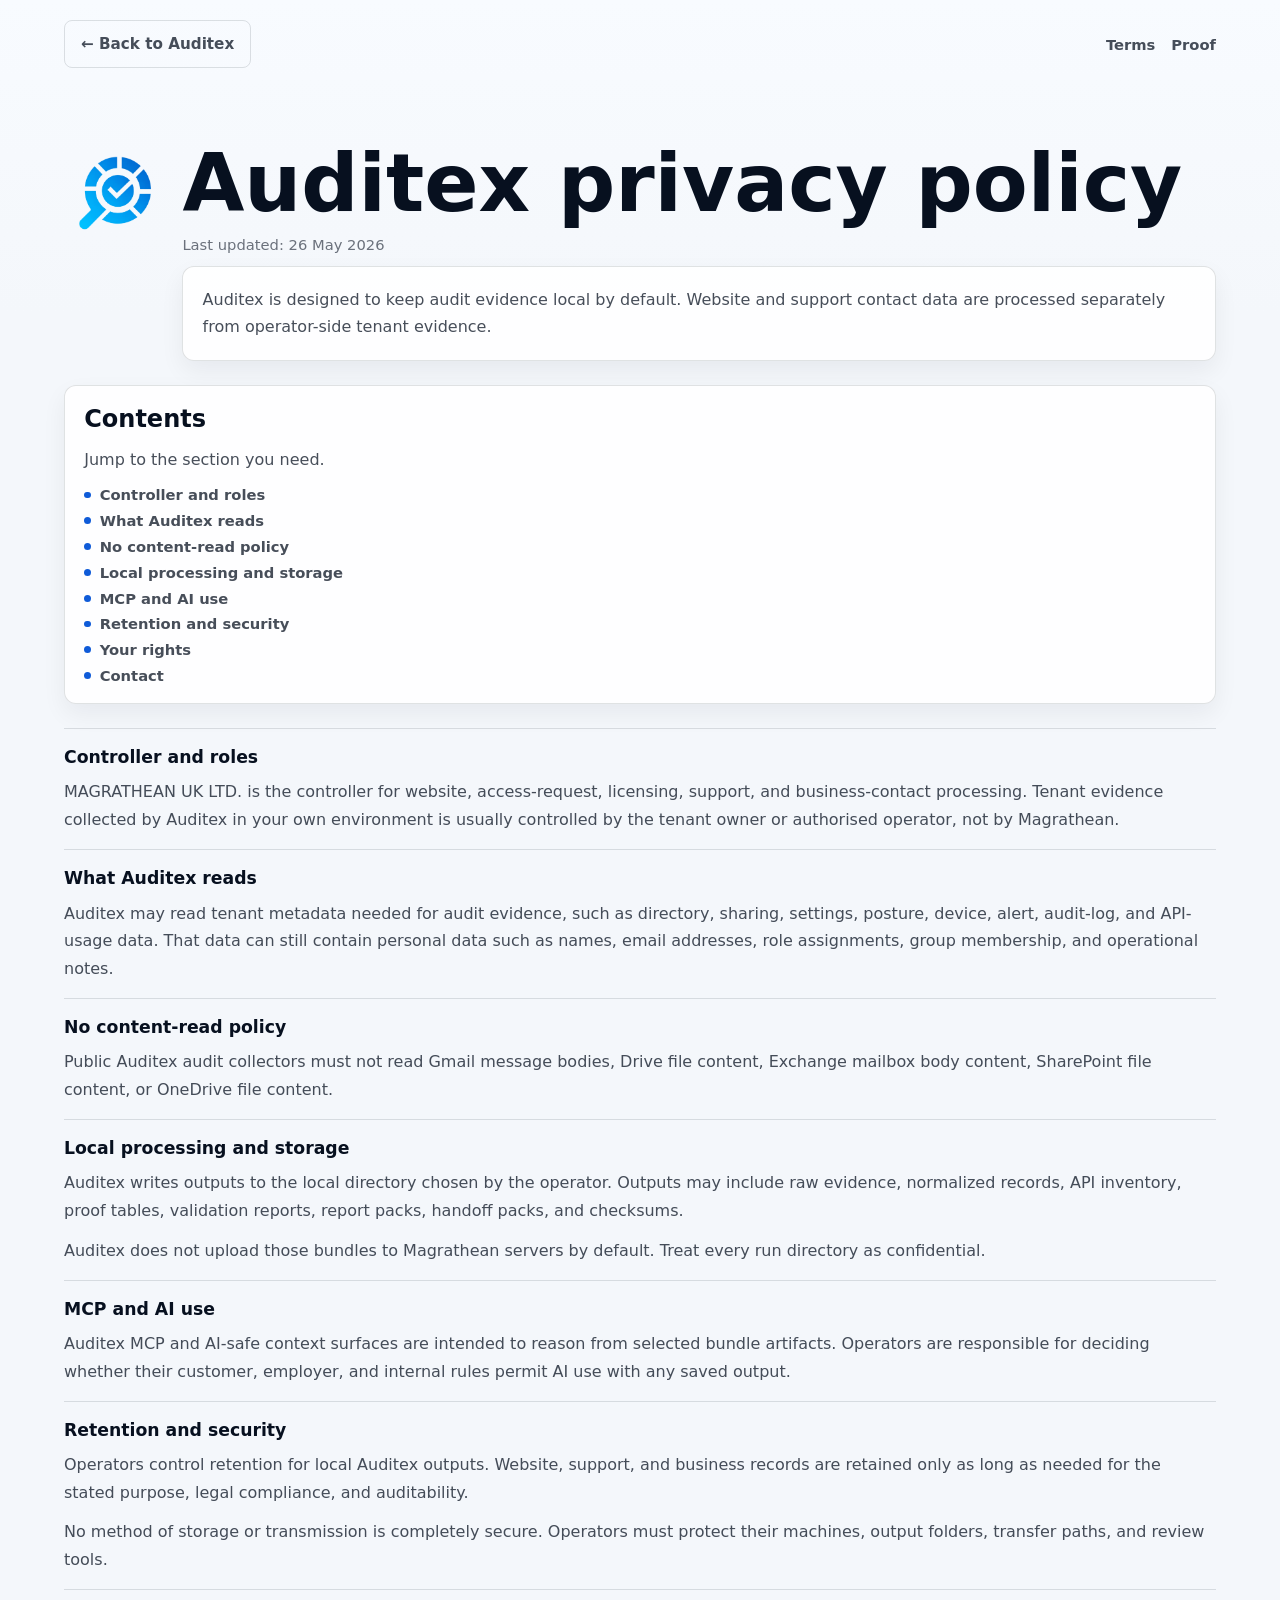
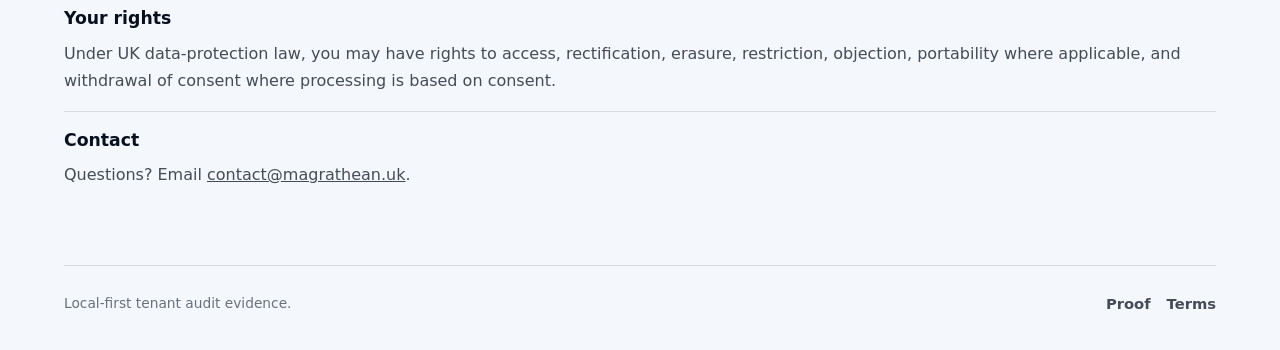
==== privacy/index.html @ 32cd3d4f "Expand Auditex site trust and docs surfaces" ====
<!doctype html>
<html lang="en-GB">
<head>
  <meta charset="utf-8">
  <meta name="viewport" content="width=device-width, initial-scale=1">
  <meta name="description" content="Auditex privacy policy for local-first tenant audit evidence and website-side contact processing.">
  <link rel="canonical" href="https://auditex.hu/privacy/">
  <link rel="icon" type="image/png" sizes="32x32" href="/assets/icon-32.png">
  <link rel="icon" type="image/png" sizes="192x192" href="/assets/icon-192.png">
  <link rel="apple-touch-icon" sizes="180x180" href="/assets/apple-touch-icon.png">
  <link rel="stylesheet" href="/assets/site.css">
  <title>Auditex privacy policy</title>
</head>
<body>
  <a class="skip-link" href="#content">Skip to content</a>
  <div class="site-shell">
    <header class="legal-top">
      <a class="back-link" href="/">&larr; Back to Auditex</a>
      <nav class="legal-links" aria-label="Legal links">
        <a href="/terms/">Terms</a>
        <a href="/proof/">Proof</a>
      </nav>
    </header>

    <main id="content" class="legal-main">
      <section class="legal-head">
        <img class="hero-logo-lg" src="/assets/auditex-logo.webp" width="192" height="192" alt="Auditex logo">
        <div class="legal-title">
          <h1>Auditex privacy policy</h1>
          <p class="legal-meta">Last updated: 26 May 2026</p>
          <div class="legal-card">
            <p class="legal-copy">Auditex is designed to keep audit evidence local by default. Website and support contact data are processed separately from operator-side tenant evidence.</p>
          </div>
        </div>
      </section>

      <aside class="toc-card" aria-label="Contents">
        <h2>Contents</h2>
        <p>Jump to the section you need.</p>
        <nav class="toc-links" aria-label="Privacy contents">
          <a href="#controller-and-roles">Controller and roles</a>
          <a href="#what-auditex-reads">What Auditex reads</a>
          <a href="#no-content-read-policy">No content-read policy</a>
          <a href="#local-processing-and-storage">Local processing and storage</a>
          <a href="#mcp-and-ai-use">MCP and AI use</a>
          <a href="#retention-and-security">Retention and security</a>
          <a href="#your-rights">Your rights</a>
          <a href="#contact">Contact</a>
        </nav>
      </aside>

      <section class="legal-sections">
        <section class="legal-section" id="controller-and-roles">
          <h2>Controller and roles</h2>
          <p>MAGRATHEAN UK LTD. is the controller for website, access-request, licensing, support, and business-contact processing. Tenant evidence collected by Auditex in your own environment is usually controlled by the tenant owner or authorised operator, not by Magrathean.</p>
        </section>

        <section class="legal-section" id="what-auditex-reads">
          <h2>What Auditex reads</h2>
          <p>Auditex may read tenant metadata needed for audit evidence, such as directory, sharing, settings, posture, device, alert, audit-log, and API-usage data. That data can still contain personal data such as names, email addresses, role assignments, group membership, and operational notes.</p>
        </section>

        <section class="legal-section" id="no-content-read-policy">
          <h2>No content-read policy</h2>
          <p>Public Auditex audit collectors must not read Gmail message bodies, Drive file content, Exchange mailbox body content, SharePoint file content, or OneDrive file content.</p>
        </section>

        <section class="legal-section" id="local-processing-and-storage">
          <h2>Local processing and storage</h2>
          <p>Auditex writes outputs to the local directory chosen by the operator. Outputs may include raw evidence, normalized records, API inventory, proof tables, validation reports, report packs, handoff packs, and checksums.</p>
          <p>Auditex does not upload those bundles to Magrathean servers by default. Treat every run directory as confidential.</p>
        </section>

        <section class="legal-section" id="mcp-and-ai-use">
          <h2>MCP and AI use</h2>
          <p>Auditex MCP and AI-safe context surfaces are intended to reason from selected bundle artifacts. Operators are responsible for deciding whether their customer, employer, and internal rules permit AI use with any saved output.</p>
        </section>

        <section class="legal-section" id="retention-and-security">
          <h2>Retention and security</h2>
          <p>Operators control retention for local Auditex outputs. Website, support, and business records are retained only as long as needed for the stated purpose, legal compliance, and auditability.</p>
          <p>No method of storage or transmission is completely secure. Operators must protect their machines, output folders, transfer paths, and review tools.</p>
        </section>

        <section class="legal-section" id="your-rights">
          <h2>Your rights</h2>
          <p>Under UK data-protection law, you may have rights to access, rectification, erasure, restriction, objection, portability where applicable, and withdrawal of consent where processing is based on consent.</p>
        </section>

        <section class="legal-section" id="contact">
          <h2>Contact</h2>
          <p>Questions? Email <a href="mailto:contact@magrathean.uk">contact@magrathean.uk</a>.</p>
        </section>
      </section>
    </main>

    <footer class="site-footer">
      <p>Local-first tenant audit evidence.</p>
      <nav class="footer-links" aria-label="Footer links">
        <a href="/proof/">Proof</a>
        <a href="/terms/">Terms</a>
      </nav>
    </footer>
  </div>
</body>
</html>
---- assets/site.css ----
:root {
  color-scheme: light;
  --page: #f4f7fb;
  --surface: #ffffff;
  --surface-soft: #eef4fb;
  --surface-strong: #07101f;
  --ink: #07101f;
  --ink-soft: rgba(7, 16, 31, 0.74);
  --ink-faint: rgba(7, 16, 31, 0.58);
  --line: rgba(7, 16, 31, 0.12);
  --line-strong: rgba(7, 16, 31, 0.18);
  --accent: #0f5bd8;
  --accent-soft: #e8f0ff;
  --success-soft: #ecf8f1;
  --warning-soft: #fff5e8;
  --shadow-sm: 0 10px 24px rgba(7, 16, 31, 0.06);
  --shadow-md: 0 24px 64px rgba(7, 16, 31, 0.08);
  --radius-sm: 8px;
  --radius-md: 12px;
  --radius-lg: 18px;
  --max: 72rem;
  font-family: Inter, ui-sans-serif, system-ui, -apple-system, BlinkMacSystemFont, "Segoe UI", sans-serif;
}

* {
  box-sizing: border-box;
}

html {
  scroll-behavior: smooth;
}

body {
  margin: 0;
  min-width: 320px;
  background: linear-gradient(180deg, #f8fbff 0%, #f4f7fb 16%, #f4f7fb 100%);
  color: var(--ink);
  -webkit-font-smoothing: antialiased;
  text-rendering: optimizeLegibility;
}

a {
  color: inherit;
}

img {
  max-width: 100%;
}

h1,
h2,
h3,
h4,
p,
ul,
ol,
pre {
  margin: 0;
}

code,
pre {
  font-family: "SFMono-Regular", SFMono-Regular, ui-monospace, Menlo, Consolas, monospace;
}

.skip-link {
  position: absolute;
  left: 1rem;
  top: -3rem;
  z-index: 100;
  border-radius: var(--radius-sm);
  background: var(--surface-strong);
  color: #fff;
  font-size: 0.9rem;
  font-weight: 700;
  padding: 0.85rem 1rem;
  text-decoration: none;
}

.skip-link:focus-visible {
  top: 1rem;
}

.site-shell {
  min-height: 100vh;
}

.site-header,
.section-inner,
.site-footer,
.legal-top,
.docs-hero,
.legal-main,
.page-hero,
.page-section {
  width: min(100% - 2rem, var(--max));
  margin: 0 auto;
}

.site-header {
  display: flex;
  align-items: center;
  justify-content: space-between;
  gap: 1rem;
  padding: 1.25rem 0;
}

.brand {
  display: inline-flex;
  align-items: center;
  gap: 0.75rem;
  font-size: 0.96rem;
  font-weight: 760;
  letter-spacing: 0;
  text-decoration: none;
}

.brand-logo {
  width: 2.5rem;
  height: 2.5rem;
  object-fit: contain;
}

.site-nav,
.footer-links,
.meta-links,
.toc-links,
.cta-row,
.trust-strip,
.hero-proof,
.card-grid,
.stat-grid,
.doc-grid,
.steps,
.mini-grid,
.feature-grid,
.faq-list,
.legal-links {
  display: flex;
  gap: 1rem;
}

.site-nav,
.footer-links,
.legal-links {
  flex-wrap: wrap;
}

.site-nav a,
.footer-links a,
.legal-links a,
.meta-links a,
.toc-links a,
.text-link {
  color: var(--ink-soft);
  font-size: 0.92rem;
  font-weight: 650;
  text-decoration: none;
}

.site-nav a:hover,
.site-nav a:focus-visible,
.footer-links a:hover,
.footer-links a:focus-visible,
.legal-links a:hover,
.legal-links a:focus-visible,
.meta-links a:hover,
.meta-links a:focus-visible,
.toc-links a:hover,
.toc-links a:focus-visible,
.text-link:hover,
.text-link:focus-visible {
  color: var(--ink);
}

:focus-visible {
  outline: 3px solid rgba(15, 91, 216, 0.28);
  outline-offset: 3px;
}

.hero,
.page-hero,
.docs-hero,
.legal-main {
  padding: clamp(2.5rem, 6vw, 5.5rem) 0;
}

.hero {
  padding: clamp(1.6rem, 4vw, 3.4rem) 0 clamp(2rem, 5vw, 4rem);
}

.hero-layout,
.page-hero-layout {
  display: grid;
  grid-template-columns: minmax(0, 1.15fr) minmax(18rem, 0.85fr);
  gap: clamp(2rem, 5vw, 4rem);
  align-items: start;
}

.hero-copy h1,
.page-hero-copy h1,
.legal-title h1 {
  font-size: clamp(2.85rem, 7vw, 5rem);
  line-height: 0.98;
  font-weight: 780;
  letter-spacing: 0;
}

.hero-copy h1 {
  font-size: clamp(2.6rem, 6vw, 4.6rem);
}

.hero-copy p,
.page-hero-copy p,
.section-copy,
.doc-card p,
.info-card p,
.legal-copy,
.table-wrap td,
.table-wrap th,
.faq-item p,
.step-card p,
.mini-card p,
.sample-card p,
.stat-card p,
.toc-card p,
.hero-note,
.proof-item p,
.legal-section p,
.legal-section li,
.code-block,
.summary-box p {
  color: var(--ink-soft);
  line-height: 1.72;
}

.hero-copy .lead,
.page-hero-copy .lead {
  margin-top: 1.3rem;
  font-size: clamp(1.05rem, 2vw, 1.22rem);
  max-width: 42rem;
}

.hero-copy .lead {
  max-width: 38rem;
}

.eyebrow {
  display: inline-flex;
  align-items: center;
  gap: 0.5rem;
  margin-bottom: 1rem;
  color: var(--accent);
  font-size: 0.78rem;
  font-weight: 800;
  letter-spacing: 0.14em;
  text-transform: uppercase;
}

.cta-row {
  margin-top: 1.6rem;
  flex-wrap: wrap;
}

.button,
.button-secondary,
.button-ghost,
.back-link {
  display: inline-flex;
  align-items: center;
  justify-content: center;
  min-height: 3rem;
  border-radius: var(--radius-sm);
  border: 1px solid transparent;
  padding: 0 1rem;
  font-size: 0.95rem;
  font-weight: 740;
  text-decoration: none;
}

.button {
  background: var(--surface-strong);
  color: #fff;
  box-shadow: var(--shadow-sm);
}

.button-secondary {
  background: var(--surface);
  color: var(--ink);
  border-color: var(--line-strong);
}

.button-ghost,
.back-link {
  background: transparent;
  color: var(--ink-soft);
  border-color: var(--line);
}

.button:hover,
.button:focus-visible,
.button-secondary:hover,
.button-secondary:focus-visible,
.button-ghost:hover,
.button-ghost:focus-visible,
.back-link:hover,
.back-link:focus-visible {
  transform: translateY(-1px);
}

.trust-strip {
  flex-wrap: wrap;
  margin-top: 1.8rem;
}

.trust-pill {
  display: inline-flex;
  align-items: center;
  gap: 0.55rem;
  min-height: 2.7rem;
  border: 1px solid var(--line);
  border-radius: 999px;
  background: rgba(255, 255, 255, 0.85);
  padding: 0 0.95rem;
  color: var(--ink);
  font-size: 0.9rem;
  font-weight: 700;
}

.trust-dot {
  width: 0.55rem;
  height: 0.55rem;
  border-radius: 999px;
  background: var(--accent);
}

.hero-note,
.page-hero-note {
  margin-top: 1rem;
  max-width: 42rem;
  font-size: 0.94rem;
}

.hero-card,
.info-card,
.doc-card,
.step-card,
.mini-card,
.sample-card,
.summary-box,
.toc-card,
.proof-item,
.legal-card {
  border: 1px solid var(--line);
  border-radius: var(--radius-md);
  background: rgba(255, 255, 255, 0.88);
  box-shadow: var(--shadow-sm);
}

.hero-card {
  padding: 1.2rem;
}

.hero-card h2,
.section-title,
.page-section h2,
.legal-section h2 {
  font-size: clamp(1.65rem, 3vw, 2.5rem);
  line-height: 1.04;
  font-weight: 760;
}

.hero-card h3,
.card-grid h3,
.doc-grid h3,
.mini-grid h3,
.faq-item h3,
.sample-card h3,
.step-card h3,
.proof-item h3 {
  font-size: 1.08rem;
  line-height: 1.2;
  font-weight: 760;
}

.hero-card ul,
.info-card ul,
.info-card ol,
.step-card ul,
.legal-section ul,
.sample-card ul {
  margin-top: 0.85rem;
  padding-left: 1.15rem;
}

.hero-card li,
.info-card li,
.step-card li,
.legal-section li,
.sample-card li {
  margin-top: 0.35rem;
  color: var(--ink-soft);
}

.page-section {
  padding: 0 0 clamp(3rem, 6vw, 5rem);
}

.section-head {
  max-width: 44rem;
  margin-bottom: 1.5rem;
}

.section-head p {
  margin-top: 0.9rem;
  color: var(--ink-soft);
  line-height: 1.7;
}

.card-grid,
.doc-grid,
.stat-grid,
.mini-grid,
.feature-grid,
.faq-list {
  flex-wrap: wrap;
}

.card-grid > *,
.doc-grid > *,
.stat-grid > *,
.mini-grid > *,
.feature-grid > *,
.faq-list > * {
  flex: 1 1 16rem;
}

.info-card,
.doc-card,
.mini-card,
.sample-card,
.step-card,
.proof-item,
.toc-card,
.legal-card,
.summary-box {
  padding: 1.2rem;
}

.stat-card {
  flex: 1 1 11rem;
  padding: 1rem 1.1rem;
  border-radius: var(--radius-md);
  background: var(--surface-soft);
  border: 1px solid var(--line);
}

.stat-card strong {
  display: block;
  margin-bottom: 0.35rem;
  font-size: 1rem;
}

.band {
  border-top: 1px solid var(--line);
  border-bottom: 1px solid var(--line);
  background: rgba(255, 255, 255, 0.56);
}

.table-wrap {
  overflow-x: auto;
  border: 1px solid var(--line);
  border-radius: var(--radius-md);
  background: rgba(255, 255, 255, 0.9);
  box-shadow: var(--shadow-sm);
}

.table-wrap table {
  width: 100%;
  border-collapse: collapse;
  min-width: 40rem;
}

.table-wrap th,
.table-wrap td {
  padding: 0.9rem 1rem;
  border-bottom: 1px solid var(--line);
  text-align: left;
  vertical-align: top;
}

.table-wrap th {
  font-size: 0.88rem;
  font-weight: 760;
  color: var(--ink);
  background: rgba(244, 247, 251, 0.96);
}

.table-wrap tr:last-child td {
  border-bottom: 0;
}

.steps {
  flex-wrap: wrap;
  counter-reset: steps;
}

.step-card {
  position: relative;
  padding-top: 3rem;
}

.step-card::before {
  counter-increment: steps;
  content: counter(steps);
  position: absolute;
  left: 1.1rem;
  top: 1rem;
  width: 1.5rem;
  height: 1.5rem;
  border-radius: 999px;
  background: var(--surface-strong);
  color: #fff;
  display: grid;
  place-items: center;
  font-size: 0.82rem;
  font-weight: 800;
}

.summary-box {
  background: linear-gradient(180deg, rgba(232, 240, 255, 0.78), rgba(255, 255, 255, 0.92));
}

.summary-box strong,
.proof-item strong {
  color: var(--ink);
}

.code-block {
  margin-top: 1rem;
  border-radius: var(--radius-sm);
  background: #08101e;
  color: rgba(255, 255, 255, 0.9);
  padding: 1rem;
  overflow-x: auto;
}

.proof-flow {
  display: grid;
  gap: 1rem;
}

.proof-item {
  position: relative;
  padding-left: 3.4rem;
}

.proof-item::before {
  content: attr(data-step);
  position: absolute;
  left: 1rem;
  top: 1rem;
  width: 1.5rem;
  height: 1.5rem;
  border-radius: 999px;
  background: var(--accent);
  color: #fff;
  display: grid;
  place-items: center;
  font-size: 0.78rem;
  font-weight: 800;
}

.toc-card {
  display: grid;
  gap: 0.8rem;
}

.toc-links {
  flex-direction: column;
  gap: 0.55rem;
}

.toc-links a {
  display: inline-flex;
  align-items: center;
  gap: 0.55rem;
}

.toc-links a::before {
  content: "";
  width: 0.42rem;
  height: 0.42rem;
  border-radius: 999px;
  background: var(--accent);
}

.meta-links {
  flex-wrap: wrap;
  margin-top: 1rem;
}

.site-footer {
  display: flex;
  align-items: center;
  justify-content: space-between;
  gap: 1rem;
  padding: 1.8rem 0 2.4rem;
  border-top: 1px solid var(--line);
  color: var(--ink-faint);
}

.site-footer p {
  font-size: 0.86rem;
}

.legal-top {
  display: flex;
  justify-content: space-between;
  gap: 1rem;
  align-items: center;
  padding-top: 1.25rem;
}

.legal-main {
  display: grid;
  gap: 1.5rem;
}

.legal-head {
  display: grid;
  gap: 1rem;
  grid-template-columns: auto minmax(0, 1fr);
  align-items: start;
}

.legal-title {
  display: grid;
  gap: 0.8rem;
}

.legal-meta {
  color: var(--ink-faint);
  font-size: 0.92rem;
}

.legal-sections {
  display: grid;
  gap: 1rem;
}

.legal-section {
  border-top: 1px solid var(--line);
  padding-top: 1.25rem;
}

.legal-section h2 {
  font-size: 1.08rem;
  margin-bottom: 0.7rem;
}

.legal-section p + p,
.legal-section ul + p,
.legal-section p + ul {
  margin-top: 0.75rem;
}

.legal-section code {
  display: inline-block;
  border-radius: 4px;
  background: rgba(7, 16, 31, 0.06);
  padding: 0.08rem 0.28rem;
}

.hero-logo-lg {
  width: clamp(4.8rem, 8vw, 6.4rem);
  height: clamp(4.8rem, 8vw, 6.4rem);
  object-fit: contain;
}

.hero-badge {
  display: inline-flex;
  align-items: center;
  gap: 0.55rem;
  min-height: 2.2rem;
  border-radius: 999px;
  background: rgba(232, 240, 255, 0.88);
  color: var(--accent);
  padding: 0 0.9rem;
  font-size: 0.83rem;
  font-weight: 760;
}

@media (max-width: 900px) {
  .hero-layout,
  .page-hero-layout,
  .legal-head {
    grid-template-columns: 1fr;
  }
}

@media (max-width: 760px) {
  .site-header,
  .site-footer,
  .legal-top {
    flex-direction: column;
    align-items: flex-start;
  }

  .site-nav {
    width: 100%;
    justify-content: space-between;
  }

  .table-wrap table {
    min-width: 34rem;
  }
}

@media (max-width: 520px) {
  .site-header,
  .section-inner,
  .site-footer,
  .legal-top,
  .docs-hero,
  .legal-main,
  .page-hero,
  .page-section {
    width: min(100% - 1.25rem, var(--max));
  }

  .site-nav {
    gap: 0.75rem;
    font-size: 0.84rem;
  }

  .button,
  .button-secondary,
  .button-ghost,
  .back-link {
    width: 100%;
  }

  .cta-row {
    flex-direction: column;
  }
}

@media (prefers-reduced-motion: reduce) {
  html {
    scroll-behavior: auto;
  }

  *,
  *::before,
  *::after {
    animation-duration: 0.01ms !important;
    animation-iteration-count: 1 !important;
    transition-duration: 0.01ms !important;
    scroll-behavior: auto !important;
  }
}
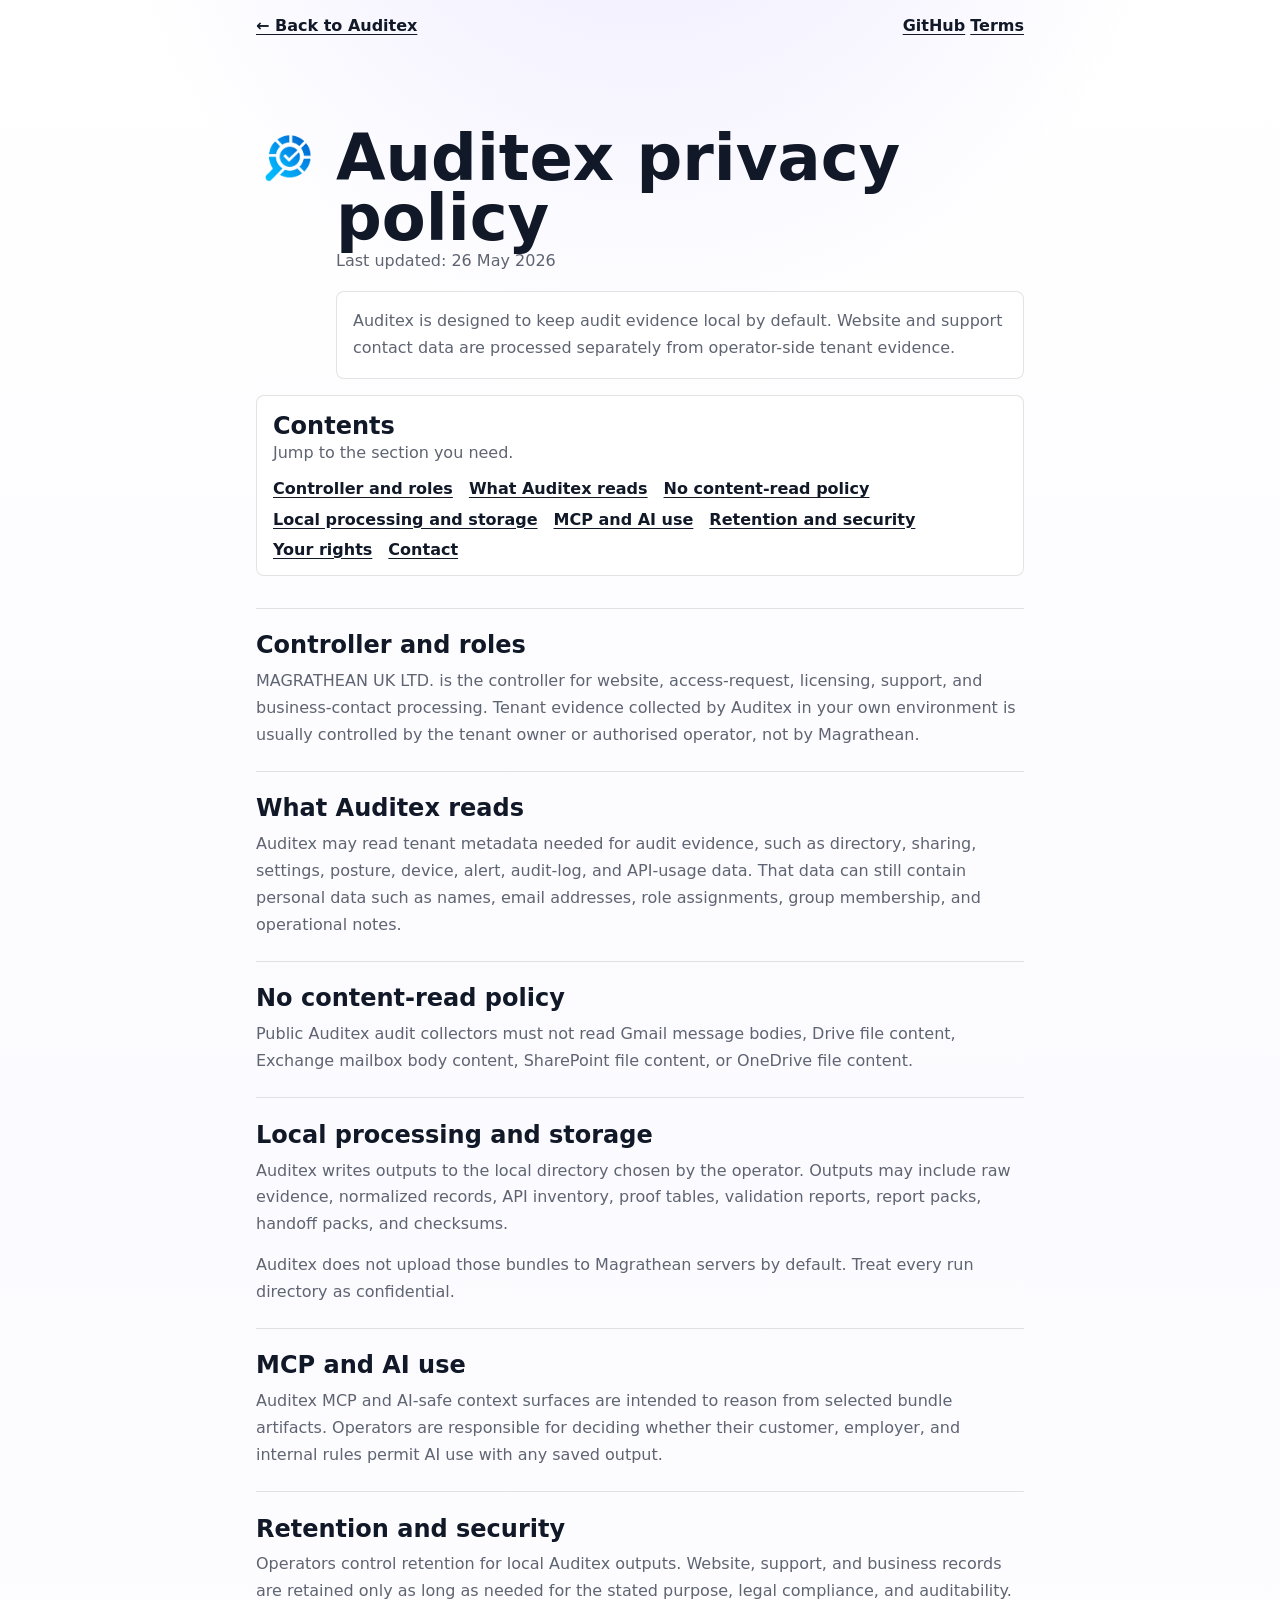
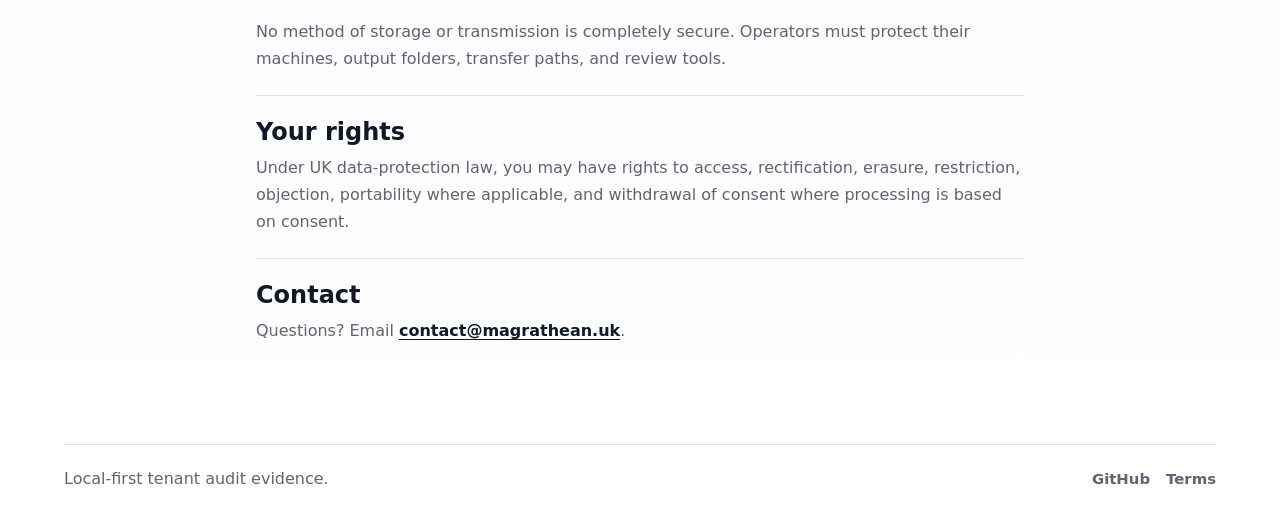
==== commit bb8da17e: "Replace site with GitHub-first landing" ====
--- a/privacy/index.html
+++ b/privacy/index.html
@@ -17,8 +17,8 @@
     <header class="legal-top">
       <a class="back-link" href="/">&larr; Back to Auditex</a>
       <nav class="legal-links" aria-label="Legal links">
+        <a href="https://github.com/magrathean-uk/auditex">GitHub</a>
         <a href="/terms/">Terms</a>
-        <a href="/proof/">Proof</a>
       </nav>
     </header>
 
@@ -97,7 +97,7 @@
     <footer class="site-footer">
       <p>Local-first tenant audit evidence.</p>
       <nav class="footer-links" aria-label="Footer links">
-        <a href="/proof/">Proof</a>
+        <a href="https://github.com/magrathean-uk/auditex">GitHub</a>
         <a href="/terms/">Terms</a>
       </nav>
     </footer>
--- a/assets/site.css
+++ b/assets/site.css
@@ -1,23 +1,14 @@
 :root {
   color-scheme: light;
-  --page: #f4f7fb;
+  --page: #fbfbff;
+  --ink: #111827;
+  --muted: #5f6472;
+  --soft: #f2efff;
   --surface: #ffffff;
-  --surface-soft: #eef4fb;
-  --surface-strong: #07101f;
-  --ink: #07101f;
-  --ink-soft: rgba(7, 16, 31, 0.74);
-  --ink-faint: rgba(7, 16, 31, 0.58);
-  --line: rgba(7, 16, 31, 0.12);
-  --line-strong: rgba(7, 16, 31, 0.18);
-  --accent: #0f5bd8;
-  --accent-soft: #e8f0ff;
-  --success-soft: #ecf8f1;
-  --warning-soft: #fff5e8;
-  --shadow-sm: 0 10px 24px rgba(7, 16, 31, 0.06);
-  --shadow-md: 0 24px 64px rgba(7, 16, 31, 0.08);
-  --radius-sm: 8px;
-  --radius-md: 12px;
-  --radius-lg: 18px;
+  --line: rgba(17, 24, 39, 0.12);
+  --accent: #6d5dfc;
+  --accent-dark: #5546e8;
+  --shadow: 0 24px 70px rgba(61, 54, 122, 0.12);
   --max: 72rem;
   font-family: Inter, ui-sans-serif, system-ui, -apple-system, BlinkMacSystemFont, "Segoe UI", sans-serif;
 }
@@ -33,7 +24,9 @@
 body {
   margin: 0;
   min-width: 320px;
-  background: linear-gradient(180deg, #f8fbff 0%, #f4f7fb 16%, #f4f7fb 100%);
+  background:
+    radial-gradient(circle at 50% -10%, #ece9ff 0, rgba(236, 233, 255, 0) 34rem),
+    linear-gradient(180deg, #ffffff 0%, var(--page) 56%, #ffffff 100%);
   color: var(--ink);
   -webkit-font-smoothing: antialiased;
   text-rendering: optimizeLegibility;
@@ -50,30 +43,20 @@
 h1,
 h2,
 h3,
-h4,
 p,
-ul,
 ol,
-pre {
+ul {
   margin: 0;
-}
-
-code,
-pre {
-  font-family: "SFMono-Regular", SFMono-Regular, ui-monospace, Menlo, Consolas, monospace;
 }
 
 .skip-link {
   position: absolute;
   left: 1rem;
-  top: -3rem;
-  z-index: 100;
-  border-radius: var(--radius-sm);
-  background: var(--surface-strong);
+  top: -4rem;
+  z-index: 20;
+  background: var(--ink);
   color: #fff;
-  font-size: 0.9rem;
-  font-weight: 700;
-  padding: 0.85rem 1rem;
+  padding: 0.75rem 1rem;
   text-decoration: none;
 }
 
@@ -81,682 +64,421 @@
   top: 1rem;
 }
 
+:focus-visible {
+  outline: 3px solid rgba(109, 93, 252, 0.32);
+  outline-offset: 3px;
+}
+
 .site-shell {
-  min-height: 100vh;
+  width: min(100% - 1rem, var(--max));
+  margin: 0 auto;
 }
 
 .site-header,
-.section-inner,
 .site-footer,
-.legal-top,
-.docs-hero,
-.legal-main,
-.page-hero,
-.page-section {
-  width: min(100% - 2rem, var(--max));
-  margin: 0 auto;
-}
-
-.site-header {
+.hero-actions,
+.footer-links,
+.site-nav {
   display: flex;
   align-items: center;
+}
+
+.site-header {
   justify-content: space-between;
   gap: 1rem;
-  padding: 1.25rem 0;
+  padding: 1.15rem 0;
 }
 
 .brand {
   display: inline-flex;
   align-items: center;
-  gap: 0.75rem;
-  font-size: 0.96rem;
-  font-weight: 760;
+  gap: 0.6rem;
+  font-weight: 800;
+  text-decoration: none;
+}
+
+.brand-logo {
+  width: 2.25rem;
+  height: 2.25rem;
+  object-fit: contain;
+}
+
+.site-nav,
+.footer-links {
+  flex-wrap: wrap;
+  gap: 1rem;
+}
+
+.site-nav a,
+.footer-links a {
+  color: var(--muted);
+  font-size: 0.93rem;
+  font-weight: 700;
+  text-decoration: none;
+}
+
+.site-nav a:hover,
+.footer-links a:hover {
+  color: var(--ink);
+}
+
+.app-hero {
+  display: grid;
+  grid-template-columns: minmax(0, 1fr) minmax(20rem, 0.85fr);
+  gap: clamp(2rem, 5vw, 4rem);
+  align-items: center;
+  min-height: 70vh;
+  padding: clamp(3rem, 7vw, 6.5rem) 0;
+}
+
+.eyebrow {
+  color: var(--accent-dark);
+  font-size: 0.78rem;
+  font-weight: 850;
+  letter-spacing: 0.12em;
+  text-transform: uppercase;
+}
+
+h1 {
+  max-width: 48rem;
+  margin-top: 0.85rem;
+  font-size: clamp(3.1rem, 7vw, 5.7rem);
+  font-weight: 850;
   letter-spacing: 0;
-  text-decoration: none;
-}
-
-.brand-logo {
-  width: 2.5rem;
-  height: 2.5rem;
-  object-fit: contain;
-}
-
-.site-nav,
-.footer-links,
-.meta-links,
-.toc-links,
-.cta-row,
-.trust-strip,
-.hero-proof,
-.card-grid,
-.stat-grid,
-.doc-grid,
-.steps,
-.mini-grid,
-.feature-grid,
-.faq-list,
-.legal-links {
-  display: flex;
-  gap: 1rem;
-}
-
-.site-nav,
-.footer-links,
-.legal-links {
+  line-height: 0.94;
+}
+
+.lead {
+  max-width: 42rem;
+  margin-top: 1.2rem;
+  color: var(--muted);
+  font-size: clamp(1.05rem, 1.7vw, 1.28rem);
+  line-height: 1.6;
+}
+
+.hero-actions {
   flex-wrap: wrap;
-}
-
-.site-nav a,
-.footer-links a,
-.legal-links a,
-.meta-links a,
-.toc-links a,
-.text-link {
-  color: var(--ink-soft);
-  font-size: 0.92rem;
-  font-weight: 650;
-  text-decoration: none;
-}
-
-.site-nav a:hover,
-.site-nav a:focus-visible,
-.footer-links a:hover,
-.footer-links a:focus-visible,
-.legal-links a:hover,
-.legal-links a:focus-visible,
-.meta-links a:hover,
-.meta-links a:focus-visible,
-.toc-links a:hover,
-.toc-links a:focus-visible,
-.text-link:hover,
-.text-link:focus-visible {
-  color: var(--ink);
-}
-
-:focus-visible {
-  outline: 3px solid rgba(15, 91, 216, 0.28);
-  outline-offset: 3px;
-}
-
-.hero,
-.page-hero,
-.docs-hero,
-.legal-main {
-  padding: clamp(2.5rem, 6vw, 5.5rem) 0;
-}
-
-.hero {
-  padding: clamp(1.6rem, 4vw, 3.4rem) 0 clamp(2rem, 5vw, 4rem);
-}
-
-.hero-layout,
-.page-hero-layout {
-  display: grid;
-  grid-template-columns: minmax(0, 1.15fr) minmax(18rem, 0.85fr);
-  gap: clamp(2rem, 5vw, 4rem);
-  align-items: start;
-}
-
-.hero-copy h1,
-.page-hero-copy h1,
-.legal-title h1 {
-  font-size: clamp(2.85rem, 7vw, 5rem);
-  line-height: 0.98;
-  font-weight: 780;
-  letter-spacing: 0;
-}
-
-.hero-copy h1 {
-  font-size: clamp(2.6rem, 6vw, 4.6rem);
-}
-
-.hero-copy p,
-.page-hero-copy p,
-.section-copy,
-.doc-card p,
-.info-card p,
-.legal-copy,
-.table-wrap td,
-.table-wrap th,
-.faq-item p,
-.step-card p,
-.mini-card p,
-.sample-card p,
-.stat-card p,
-.toc-card p,
-.hero-note,
-.proof-item p,
-.legal-section p,
-.legal-section li,
-.code-block,
-.summary-box p {
-  color: var(--ink-soft);
-  line-height: 1.72;
-}
-
-.hero-copy .lead,
-.page-hero-copy .lead {
-  margin-top: 1.3rem;
-  font-size: clamp(1.05rem, 2vw, 1.22rem);
-  max-width: 42rem;
-}
-
-.hero-copy .lead {
-  max-width: 38rem;
-}
-
-.eyebrow {
-  display: inline-flex;
-  align-items: center;
-  gap: 0.5rem;
-  margin-bottom: 1rem;
-  color: var(--accent);
-  font-size: 0.78rem;
-  font-weight: 800;
-  letter-spacing: 0.14em;
-  text-transform: uppercase;
-}
-
-.cta-row {
-  margin-top: 1.6rem;
-  flex-wrap: wrap;
-}
-
-.button,
-.button-secondary,
-.button-ghost,
-.back-link {
+  gap: 0.8rem;
+  margin-top: 1.7rem;
+}
+
+.button {
   display: inline-flex;
   align-items: center;
   justify-content: center;
   min-height: 3rem;
-  border-radius: var(--radius-sm);
-  border: 1px solid transparent;
+  border: 1px solid var(--line);
+  border-radius: 8px;
   padding: 0 1rem;
-  font-size: 0.95rem;
-  font-weight: 740;
+  font-weight: 800;
   text-decoration: none;
 }
 
-.button {
-  background: var(--surface-strong);
+.button.primary {
+  background: var(--accent);
+  border-color: var(--accent);
   color: #fff;
-  box-shadow: var(--shadow-sm);
-}
-
-.button-secondary {
+  box-shadow: 0 18px 38px rgba(109, 93, 252, 0.22);
+}
+
+.button.secondary {
+  background: #fff;
+}
+
+.small-note {
+  margin-top: 1rem;
+  color: var(--muted);
+  font-size: 0.92rem;
+}
+
+.audit-panel {
+  border: 1px solid var(--line);
+  border-radius: 8px;
+  background: rgba(255, 255, 255, 0.88);
+  box-shadow: var(--shadow);
+  overflow: hidden;
+}
+
+.panel-bar {
+  display: flex;
+  gap: 0.42rem;
+  padding: 1rem;
+  border-bottom: 1px solid var(--line);
+  background: #f7f5ff;
+}
+
+.panel-bar span {
+  width: 0.62rem;
+  height: 0.62rem;
+  border-radius: 50%;
+  background: var(--accent);
+  opacity: 0.72;
+}
+
+.panel-body {
+  padding: clamp(1.2rem, 3vw, 2rem);
+}
+
+.panel-kicker {
+  color: var(--muted);
+  font-family: ui-monospace, SFMono-Regular, Menlo, Consolas, monospace;
+  font-size: 0.86rem;
+}
+
+.panel-body h2,
+.section h2,
+.cta-strip h2 {
+  margin-top: 0.5rem;
+  font-size: clamp(2rem, 4vw, 3rem);
+  letter-spacing: 0;
+  line-height: 1;
+}
+
+.panel-row {
+  display: flex;
+  justify-content: space-between;
+  gap: 1rem;
+  padding: 0.9rem 0;
+  border-top: 1px solid var(--line);
+  color: var(--muted);
+}
+
+.panel-row:first-of-type {
+  margin-top: 1.1rem;
+}
+
+.panel-row strong {
+  color: var(--ink);
+  text-align: right;
+}
+
+.section,
+.cta-strip {
+  padding: clamp(3rem, 7vw, 5.5rem) 0;
+  border-top: 1px solid var(--line);
+}
+
+.section-head {
+  max-width: 42rem;
+}
+
+.feature-grid,
+.faq-grid {
+  display: grid;
+  grid-template-columns: repeat(4, minmax(0, 1fr));
+  gap: 1rem;
+  margin-top: 1.6rem;
+}
+
+.feature-grid article,
+.faq-grid article {
+  min-height: 11rem;
+  border: 1px solid var(--line);
+  border-radius: 8px;
   background: var(--surface);
-  color: var(--ink);
-  border-color: var(--line-strong);
-}
-
-.button-ghost,
-.back-link {
-  background: transparent;
-  color: var(--ink-soft);
-  border-color: var(--line);
-}
-
-.button:hover,
-.button:focus-visible,
-.button-secondary:hover,
-.button-secondary:focus-visible,
-.button-ghost:hover,
-.button-ghost:focus-visible,
-.back-link:hover,
-.back-link:focus-visible {
-  transform: translateY(-1px);
-}
-
-.trust-strip {
-  flex-wrap: wrap;
-  margin-top: 1.8rem;
-}
-
-.trust-pill {
-  display: inline-flex;
+  padding: 1.15rem;
+  box-shadow: 0 14px 34px rgba(17, 24, 39, 0.05);
+}
+
+.feature-grid h3,
+.faq-grid h3 {
+  font-size: 1rem;
+}
+
+.feature-grid p,
+.faq-grid p,
+.flow-list span {
+  margin-top: 0.55rem;
+  color: var(--muted);
+  line-height: 1.55;
+}
+
+.split-section,
+.cta-strip {
+  display: grid;
+  grid-template-columns: minmax(0, 0.8fr) minmax(0, 1fr);
+  gap: 2rem;
+  align-items: start;
+}
+
+.flow-list {
+  display: grid;
+  gap: 0.75rem;
+  list-style: none;
+  padding: 0;
+}
+
+.flow-list li {
+  display: grid;
+  grid-template-columns: 6rem minmax(0, 1fr);
+  gap: 1rem;
+  border: 1px solid var(--line);
+  border-radius: 8px;
+  background: linear-gradient(90deg, var(--soft), #fff);
+  padding: 1rem;
+}
+
+.flow-list strong {
+  color: var(--accent-dark);
+}
+
+.faq-grid {
+  grid-template-columns: repeat(3, minmax(0, 1fr));
+}
+
+.cta-strip {
   align-items: center;
-  gap: 0.55rem;
-  min-height: 2.7rem;
-  border: 1px solid var(--line);
-  border-radius: 999px;
-  background: rgba(255, 255, 255, 0.85);
-  padding: 0 0.95rem;
-  color: var(--ink);
-  font-size: 0.9rem;
-  font-weight: 700;
-}
-
-.trust-dot {
-  width: 0.55rem;
-  height: 0.55rem;
-  border-radius: 999px;
-  background: var(--accent);
-}
-
-.hero-note,
-.page-hero-note {
-  margin-top: 1rem;
-  max-width: 42rem;
-  font-size: 0.94rem;
-}
-
-.hero-card,
-.info-card,
-.doc-card,
-.step-card,
-.mini-card,
-.sample-card,
-.summary-box,
-.toc-card,
-.proof-item,
-.legal-card {
-  border: 1px solid var(--line);
-  border-radius: var(--radius-md);
-  background: rgba(255, 255, 255, 0.88);
-  box-shadow: var(--shadow-sm);
-}
-
-.hero-card {
-  padding: 1.2rem;
-}
-
-.hero-card h2,
-.section-title,
-.page-section h2,
-.legal-section h2 {
-  font-size: clamp(1.65rem, 3vw, 2.5rem);
-  line-height: 1.04;
-  font-weight: 760;
-}
-
-.hero-card h3,
-.card-grid h3,
-.doc-grid h3,
-.mini-grid h3,
-.faq-item h3,
-.sample-card h3,
-.step-card h3,
-.proof-item h3 {
-  font-size: 1.08rem;
-  line-height: 1.2;
-  font-weight: 760;
-}
-
-.hero-card ul,
-.info-card ul,
-.info-card ol,
-.step-card ul,
-.legal-section ul,
-.sample-card ul {
-  margin-top: 0.85rem;
-  padding-left: 1.15rem;
-}
-
-.hero-card li,
-.info-card li,
-.step-card li,
-.legal-section li,
-.sample-card li {
-  margin-top: 0.35rem;
-  color: var(--ink-soft);
-}
-
-.page-section {
-  padding: 0 0 clamp(3rem, 6vw, 5rem);
-}
-
-.section-head {
-  max-width: 44rem;
-  margin-bottom: 1.5rem;
-}
-
-.section-head p {
-  margin-top: 0.9rem;
-  color: var(--ink-soft);
-  line-height: 1.7;
-}
-
-.card-grid,
-.doc-grid,
-.stat-grid,
-.mini-grid,
-.feature-grid,
-.faq-list {
-  flex-wrap: wrap;
-}
-
-.card-grid > *,
-.doc-grid > *,
-.stat-grid > *,
-.mini-grid > *,
-.feature-grid > *,
-.faq-list > * {
-  flex: 1 1 16rem;
-}
-
-.info-card,
-.doc-card,
-.mini-card,
-.sample-card,
-.step-card,
-.proof-item,
-.toc-card,
-.legal-card,
-.summary-box {
-  padding: 1.2rem;
-}
-
-.stat-card {
-  flex: 1 1 11rem;
-  padding: 1rem 1.1rem;
-  border-radius: var(--radius-md);
-  background: var(--surface-soft);
-  border: 1px solid var(--line);
-}
-
-.stat-card strong {
-  display: block;
-  margin-bottom: 0.35rem;
-  font-size: 1rem;
-}
-
-.band {
+  margin-bottom: 1rem;
+}
+
+.site-footer {
+  justify-content: space-between;
+  gap: 1rem;
   border-top: 1px solid var(--line);
-  border-bottom: 1px solid var(--line);
-  background: rgba(255, 255, 255, 0.56);
-}
-
-.table-wrap {
-  overflow-x: auto;
-  border: 1px solid var(--line);
-  border-radius: var(--radius-md);
-  background: rgba(255, 255, 255, 0.9);
-  box-shadow: var(--shadow-sm);
-}
-
-.table-wrap table {
-  width: 100%;
-  border-collapse: collapse;
-  min-width: 40rem;
-}
-
-.table-wrap th,
-.table-wrap td {
-  padding: 0.9rem 1rem;
-  border-bottom: 1px solid var(--line);
-  text-align: left;
-  vertical-align: top;
-}
-
-.table-wrap th {
-  font-size: 0.88rem;
-  font-weight: 760;
-  color: var(--ink);
-  background: rgba(244, 247, 251, 0.96);
-}
-
-.table-wrap tr:last-child td {
-  border-bottom: 0;
-}
-
-.steps {
-  flex-wrap: wrap;
-  counter-reset: steps;
-}
-
-.step-card {
-  position: relative;
-  padding-top: 3rem;
-}
-
-.step-card::before {
-  counter-increment: steps;
-  content: counter(steps);
-  position: absolute;
-  left: 1.1rem;
-  top: 1rem;
-  width: 1.5rem;
-  height: 1.5rem;
-  border-radius: 999px;
-  background: var(--surface-strong);
-  color: #fff;
-  display: grid;
-  place-items: center;
-  font-size: 0.82rem;
-  font-weight: 800;
-}
-
-.summary-box {
-  background: linear-gradient(180deg, rgba(232, 240, 255, 0.78), rgba(255, 255, 255, 0.92));
-}
-
-.summary-box strong,
-.proof-item strong {
-  color: var(--ink);
-}
-
-.code-block {
-  margin-top: 1rem;
-  border-radius: var(--radius-sm);
-  background: #08101e;
-  color: rgba(255, 255, 255, 0.9);
-  padding: 1rem;
-  overflow-x: auto;
-}
-
-.proof-flow {
-  display: grid;
-  gap: 1rem;
-}
-
-.proof-item {
-  position: relative;
-  padding-left: 3.4rem;
-}
-
-.proof-item::before {
-  content: attr(data-step);
-  position: absolute;
-  left: 1rem;
-  top: 1rem;
-  width: 1.5rem;
-  height: 1.5rem;
-  border-radius: 999px;
-  background: var(--accent);
-  color: #fff;
-  display: grid;
-  place-items: center;
-  font-size: 0.78rem;
-  font-weight: 800;
-}
-
-.toc-card {
-  display: grid;
-  gap: 0.8rem;
-}
-
-.toc-links {
-  flex-direction: column;
-  gap: 0.55rem;
-}
-
-.toc-links a {
-  display: inline-flex;
-  align-items: center;
-  gap: 0.55rem;
-}
-
-.toc-links a::before {
-  content: "";
-  width: 0.42rem;
-  height: 0.42rem;
-  border-radius: 999px;
-  background: var(--accent);
-}
-
-.meta-links {
-  flex-wrap: wrap;
-  margin-top: 1rem;
-}
-
-.site-footer {
-  display: flex;
-  align-items: center;
-  justify-content: space-between;
-  gap: 1rem;
-  padding: 1.8rem 0 2.4rem;
-  border-top: 1px solid var(--line);
-  color: var(--ink-faint);
-}
-
-.site-footer p {
-  font-size: 0.86rem;
+  padding: 1.5rem 0 2rem;
+  color: var(--muted);
+}
+
+.legal-top,
+.legal-main {
+  width: min(100% - 1rem, 48rem);
+  margin: 0 auto;
 }
 
 .legal-top {
   display: flex;
   justify-content: space-between;
   gap: 1rem;
-  align-items: center;
-  padding-top: 1.25rem;
+  padding: 1rem 0;
+}
+
+.back-link,
+.legal-links a,
+.toc-links a,
+.legal-section a {
+  color: var(--ink);
+  font-weight: 750;
+  text-decoration: underline;
+  text-underline-offset: 0.2em;
 }
 
 .legal-main {
-  display: grid;
-  gap: 1.5rem;
+  padding: clamp(2.5rem, 6vw, 5rem) 0;
 }
 
 .legal-head {
   display: grid;
-  gap: 1rem;
-  grid-template-columns: auto minmax(0, 1fr);
+  grid-template-columns: 4rem minmax(0, 1fr);
+  gap: 1rem;
   align-items: start;
 }
 
-.legal-title {
-  display: grid;
-  gap: 0.8rem;
-}
-
-.legal-meta {
-  color: var(--ink-faint);
-  font-size: 0.92rem;
+.hero-logo-lg {
+  width: 4rem;
+  height: 4rem;
+}
+
+.legal-title h1 {
+  margin: 0;
+  font-size: clamp(2.4rem, 7vw, 4rem);
+}
+
+.legal-meta,
+.legal-copy,
+.toc-card p,
+.legal-section p {
+  color: var(--muted);
+  line-height: 1.68;
+}
+
+.legal-card,
+.toc-card {
+  margin-top: 1rem;
+  border: 1px solid var(--line);
+  border-radius: 8px;
+  background: #fff;
+  padding: 1rem;
+}
+
+.toc-links {
+  display: flex;
+  flex-wrap: wrap;
+  gap: 0.7rem 1rem;
+  margin-top: 0.8rem;
 }
 
 .legal-sections {
-  display: grid;
-  gap: 1rem;
+  margin-top: 2rem;
 }
 
 .legal-section {
+  padding: 1.4rem 0;
   border-top: 1px solid var(--line);
-  padding-top: 1.25rem;
 }
 
 .legal-section h2 {
-  font-size: 1.08rem;
-  margin-bottom: 0.7rem;
-}
-
-.legal-section p + p,
-.legal-section ul + p,
-.legal-section p + ul {
-  margin-top: 0.75rem;
-}
-
-.legal-section code {
-  display: inline-block;
-  border-radius: 4px;
-  background: rgba(7, 16, 31, 0.06);
-  padding: 0.08rem 0.28rem;
-}
-
-.hero-logo-lg {
-  width: clamp(4.8rem, 8vw, 6.4rem);
-  height: clamp(4.8rem, 8vw, 6.4rem);
-  object-fit: contain;
-}
-
-.hero-badge {
-  display: inline-flex;
-  align-items: center;
-  gap: 0.55rem;
-  min-height: 2.2rem;
-  border-radius: 999px;
-  background: rgba(232, 240, 255, 0.88);
-  color: var(--accent);
-  padding: 0 0.9rem;
-  font-size: 0.83rem;
-  font-weight: 760;
-}
-
-@media (max-width: 900px) {
-  .hero-layout,
-  .page-hero-layout,
-  .legal-head {
+  margin-bottom: 0.55rem;
+}
+
+.legal-section p + p {
+  margin-top: 0.85rem;
+}
+
+@media (max-width: 860px) {
+  .app-hero,
+  .split-section,
+  .cta-strip {
     grid-template-columns: 1fr;
   }
-}
-
-@media (max-width: 760px) {
+
+  .feature-grid,
+  .faq-grid {
+    grid-template-columns: repeat(2, minmax(0, 1fr));
+  }
+
+  .app-hero {
+    min-height: auto;
+  }
+}
+
+@media (max-width: 620px) {
   .site-header,
   .site-footer,
   .legal-top {
+    align-items: flex-start;
     flex-direction: column;
-    align-items: flex-start;
-  }
-
-  .site-nav {
-    width: 100%;
-    justify-content: space-between;
-  }
-
-  .table-wrap table {
-    min-width: 34rem;
-  }
-}
-
-@media (max-width: 520px) {
-  .site-header,
-  .section-inner,
-  .site-footer,
-  .legal-top,
-  .docs-hero,
-  .legal-main,
-  .page-hero,
-  .page-section {
-    width: min(100% - 1.25rem, var(--max));
   }
 
   .site-nav {
     gap: 0.75rem;
-    font-size: 0.84rem;
-  }
-
-  .button,
-  .button-secondary,
-  .button-ghost,
-  .back-link {
+  }
+
+  h1 {
+    font-size: clamp(2.6rem, 14vw, 3.8rem);
+  }
+
+  .feature-grid,
+  .faq-grid {
+    grid-template-columns: 1fr;
+  }
+
+  .flow-list li,
+  .legal-head {
+    grid-template-columns: 1fr;
+  }
+
+  .button {
     width: 100%;
   }
-
-  .cta-row {
-    flex-direction: column;
-  }
 }
 
 @media (prefers-reduced-motion: reduce) {
-  html {
-    scroll-behavior: auto;
-  }
-
   *,
   *::before,
   *::after {
+    scroll-behavior: auto !important;
+    transition-duration: 0.01ms !important;
     animation-duration: 0.01ms !important;
     animation-iteration-count: 1 !important;
-    transition-duration: 0.01ms !important;
-    scroll-behavior: auto !important;
-  }
-}
+  }
+}
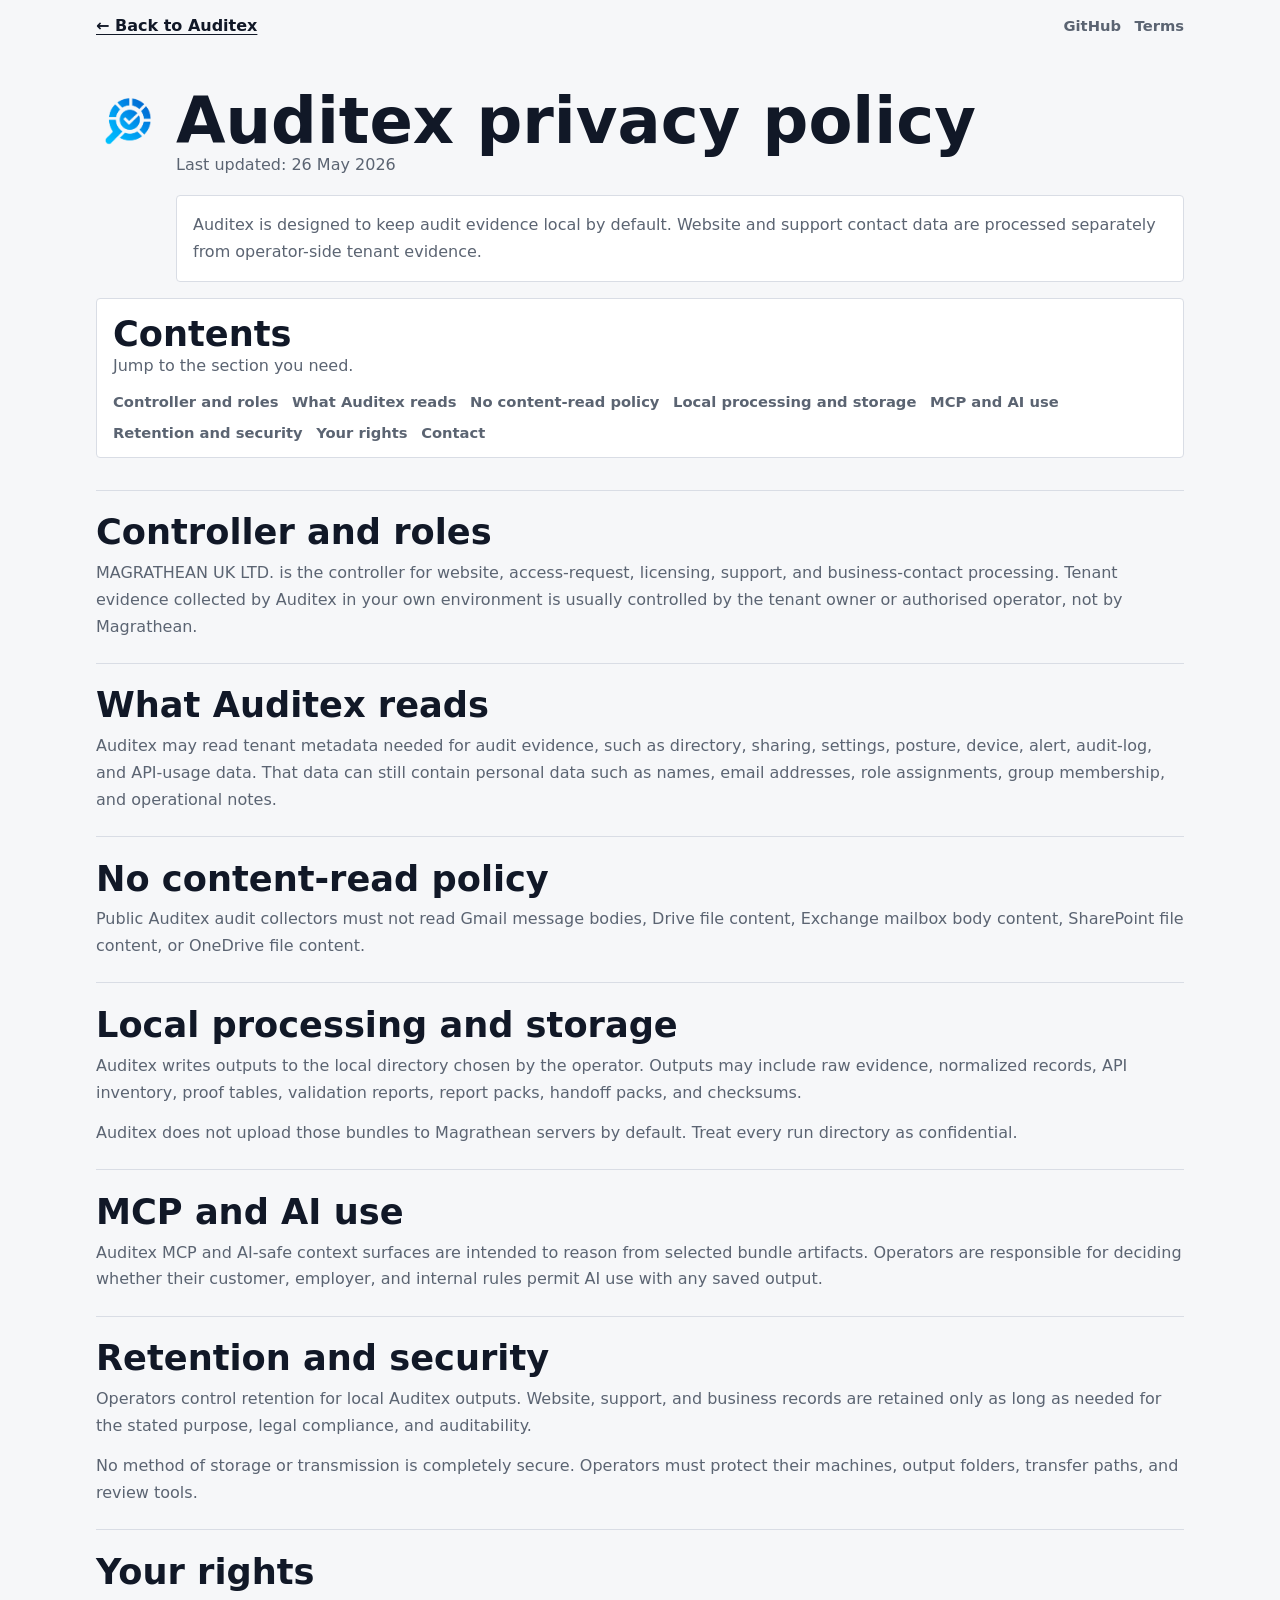
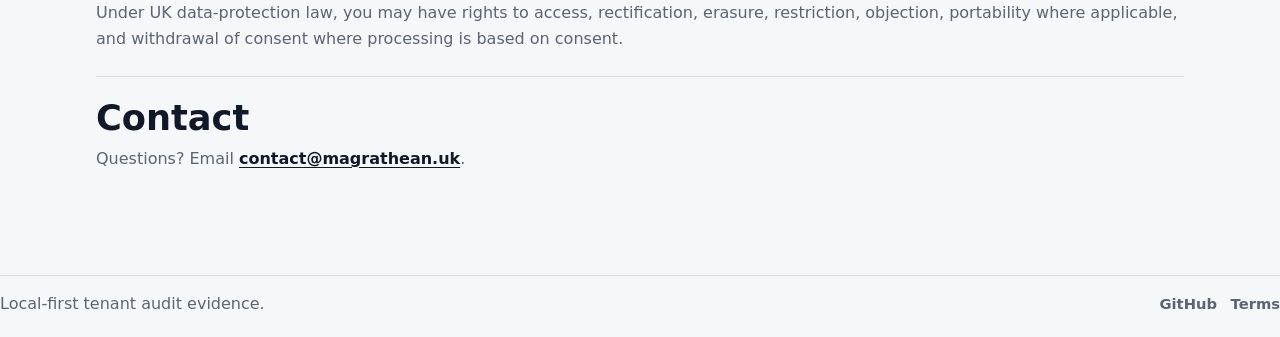
==== commit 14d84f6d: "Bust Auditex stylesheet cache" ====
--- a/privacy/index.html
+++ b/privacy/index.html
@@ -8,7 +8,7 @@
   <link rel="icon" type="image/png" sizes="32x32" href="/assets/icon-32.png">
   <link rel="icon" type="image/png" sizes="192x192" href="/assets/icon-192.png">
   <link rel="apple-touch-icon" sizes="180x180" href="/assets/apple-touch-icon.png">
-  <link rel="stylesheet" href="/assets/site.css">
+  <link rel="stylesheet" href="/assets/auditex-plain.css">
   <title>Auditex privacy policy</title>
 </head>
 <body>
--- a/assets/auditex-plain.css
+++ b/assets/auditex-plain.css
@@ -0,0 +1,478 @@
+:root {
+  color-scheme: light;
+  --page: #f6f7f9;
+  --surface: #ffffff;
+  --ink: #111827;
+  --muted: #5b6472;
+  --line: #d9dde5;
+  --accent: #315cec;
+  --accent-dark: #203fb0;
+  --max: 68rem;
+  font-family: Inter, ui-sans-serif, system-ui, -apple-system, BlinkMacSystemFont, "Segoe UI", sans-serif;
+}
+
+* {
+  box-sizing: border-box;
+}
+
+html {
+  scroll-behavior: smooth;
+}
+
+body {
+  margin: 0;
+  min-width: 320px;
+  background: var(--page);
+  color: var(--ink);
+  -webkit-font-smoothing: antialiased;
+  text-rendering: optimizeLegibility;
+}
+
+a {
+  color: inherit;
+}
+
+img {
+  max-width: 100%;
+}
+
+h1,
+h2,
+h3,
+p,
+ol,
+ul,
+dl,
+dd {
+  margin: 0;
+}
+
+.page,
+.legal-top,
+.legal-main {
+  width: min(100% - 1.5rem, var(--max));
+  margin: 0 auto;
+}
+
+.skip-link {
+  position: absolute;
+  left: 1rem;
+  top: -4rem;
+  z-index: 20;
+  background: var(--ink);
+  color: #fff;
+  padding: 0.65rem 0.85rem;
+  text-decoration: none;
+}
+
+.skip-link:focus-visible {
+  top: 1rem;
+}
+
+:focus-visible {
+  outline: 3px solid rgba(49, 92, 236, 0.28);
+  outline-offset: 3px;
+}
+
+.site-header,
+.site-nav,
+.actions,
+.site-footer,
+.footer-links,
+.legal-top,
+.legal-links,
+.toc-links {
+  display: flex;
+  align-items: center;
+}
+
+.site-header {
+  justify-content: space-between;
+  gap: 1rem;
+  padding: 1rem 0;
+  border-bottom: 1px solid var(--line);
+}
+
+.brand {
+  display: inline-flex;
+  align-items: center;
+  gap: 0.55rem;
+  font-weight: 800;
+  text-decoration: none;
+}
+
+.brand-logo {
+  width: 2rem;
+  height: 2rem;
+  object-fit: contain;
+}
+
+.site-nav,
+.footer-links,
+.legal-links,
+.toc-links {
+  flex-wrap: wrap;
+  gap: 0.85rem;
+}
+
+.site-nav a,
+.footer-links a,
+.legal-links a,
+.toc-links a {
+  color: var(--muted);
+  font-size: 0.92rem;
+  font-weight: 700;
+  text-decoration: none;
+}
+
+.site-nav a:hover,
+.footer-links a:hover,
+.legal-links a:hover,
+.toc-links a:hover {
+  color: var(--ink);
+}
+
+.product-intro {
+  display: grid;
+  grid-template-columns: minmax(0, 1fr) minmax(18rem, 0.8fr);
+  gap: 2rem;
+  padding: 3rem 0 2rem;
+}
+
+.label {
+  color: var(--accent-dark);
+  font-size: 0.78rem;
+  font-weight: 850;
+  letter-spacing: 0.08em;
+  text-transform: uppercase;
+}
+
+h1 {
+  margin-top: 0.35rem;
+  font-size: clamp(3.2rem, 8vw, 5rem);
+  line-height: 0.95;
+  letter-spacing: 0;
+}
+
+.lede {
+  max-width: 42rem;
+  margin-top: 0.85rem;
+  font-size: clamp(1.25rem, 2vw, 1.55rem);
+  line-height: 1.35;
+}
+
+.summary {
+  max-width: 42rem;
+  margin-top: 0.8rem;
+  color: var(--muted);
+  font-size: 1.04rem;
+  line-height: 1.6;
+}
+
+.actions {
+  flex-wrap: wrap;
+  gap: 0.75rem;
+  margin-top: 1.25rem;
+}
+
+.button {
+  display: inline-flex;
+  align-items: center;
+  justify-content: center;
+  min-height: 2.65rem;
+  border: 1px solid var(--line);
+  border-radius: 3px;
+  background: #fff;
+  color: var(--ink);
+  padding: 0 0.95rem;
+  font-weight: 800;
+  text-decoration: none;
+}
+
+.button.primary {
+  border-color: var(--accent);
+  background: var(--accent);
+  color: #fff;
+}
+
+.fact-table,
+.notice,
+.source-box,
+.two-column > div,
+.run-section {
+  border: 1px solid var(--line);
+  border-radius: 4px;
+  background: var(--surface);
+}
+
+.fact-table {
+  align-self: start;
+}
+
+.fact-table div {
+  display: grid;
+  grid-template-columns: 8rem minmax(0, 1fr);
+  gap: 1rem;
+  padding: 0.8rem 1rem;
+  border-top: 1px solid var(--line);
+}
+
+.fact-table div:first-child {
+  border-top: 0;
+}
+
+dt {
+  color: var(--muted);
+  font-weight: 700;
+}
+
+dd {
+  font-weight: 800;
+  text-align: right;
+}
+
+.notice {
+  display: flex;
+  gap: 0.55rem;
+  padding: 0.95rem 1rem;
+  color: var(--muted);
+}
+
+.notice strong {
+  color: var(--ink);
+  white-space: nowrap;
+}
+
+.two-column,
+.source-box {
+  display: grid;
+  grid-template-columns: repeat(2, minmax(0, 1fr));
+  gap: 1rem;
+}
+
+.two-column {
+  padding: 1.25rem 0 0;
+}
+
+.two-column > div,
+.run-section,
+.source-box {
+  padding: 1.1rem;
+}
+
+h2 {
+  font-size: clamp(1.55rem, 3vw, 2.2rem);
+  line-height: 1.08;
+  letter-spacing: 0;
+}
+
+.plain-list {
+  margin-top: 0.85rem;
+  padding-left: 1.1rem;
+  color: var(--muted);
+  line-height: 1.55;
+}
+
+.plain-list li + li {
+  margin-top: 0.45rem;
+}
+
+.run-section {
+  margin-top: 1rem;
+}
+
+.run-list {
+  display: grid;
+  grid-template-columns: repeat(4, minmax(0, 1fr));
+  gap: 0.75rem;
+  margin-top: 1rem;
+  padding: 0;
+  list-style: none;
+}
+
+.run-list li {
+  border-left: 3px solid var(--accent);
+  background: #f8f9fb;
+  padding: 0.8rem;
+}
+
+.run-list strong,
+.run-list span {
+  display: block;
+}
+
+.run-list span {
+  margin-top: 0.35rem;
+  color: var(--muted);
+  line-height: 1.45;
+}
+
+.source-box {
+  align-items: center;
+  margin-top: 1rem;
+}
+
+.source-box p {
+  margin-top: 0.5rem;
+  color: var(--muted);
+  line-height: 1.55;
+}
+
+.site-footer {
+  justify-content: space-between;
+  gap: 1rem;
+  margin-top: 2rem;
+  padding: 1.1rem 0 1.5rem;
+  border-top: 1px solid var(--line);
+  color: var(--muted);
+}
+
+.legal-top {
+  justify-content: space-between;
+  gap: 1rem;
+  padding: 1rem 0;
+}
+
+.back-link,
+.legal-section a {
+  color: var(--ink);
+  font-weight: 750;
+  text-decoration: underline;
+  text-underline-offset: 0.2em;
+}
+
+.legal-main {
+  padding: 2.5rem 0 3rem;
+}
+
+.legal-head {
+  display: grid;
+  grid-template-columns: 4rem minmax(0, 1fr);
+  gap: 1rem;
+  align-items: start;
+}
+
+.hero-logo-lg {
+  width: 4rem;
+  height: 4rem;
+}
+
+.legal-title h1 {
+  margin: 0;
+  font-size: clamp(2.4rem, 7vw, 4rem);
+}
+
+.legal-meta,
+.legal-copy,
+.toc-card p,
+.legal-section p {
+  color: var(--muted);
+  line-height: 1.68;
+}
+
+.legal-card,
+.toc-card {
+  margin-top: 1rem;
+  border: 1px solid var(--line);
+  border-radius: 4px;
+  background: #fff;
+  padding: 1rem;
+}
+
+.toc-links {
+  align-items: flex-start;
+  margin-top: 0.8rem;
+}
+
+.legal-sections {
+  margin-top: 2rem;
+}
+
+.legal-section {
+  padding: 1.4rem 0;
+  border-top: 1px solid var(--line);
+}
+
+.legal-section h2 {
+  margin-bottom: 0.55rem;
+}
+
+.legal-section p + p {
+  margin-top: 0.85rem;
+}
+
+@media (max-width: 760px) {
+  .product-intro,
+  .two-column,
+  .source-box {
+    grid-template-columns: 1fr;
+  }
+
+  .run-list {
+    grid-template-columns: repeat(2, minmax(0, 1fr));
+  }
+}
+
+@media (max-width: 560px) {
+  .page,
+  .legal-top,
+  .legal-main {
+    width: min(100% - 1rem, var(--max));
+  }
+
+  .site-header,
+  .site-footer,
+  .legal-top {
+    align-items: flex-start;
+    flex-direction: column;
+  }
+
+  .product-intro {
+    gap: 1rem;
+    padding-top: 1.8rem;
+  }
+
+  .actions,
+  .button,
+  .notice {
+    width: 100%;
+  }
+
+  .button {
+    min-height: 2.75rem;
+  }
+
+  .notice {
+    display: block;
+  }
+
+  .notice span {
+    display: block;
+    margin-top: 0.35rem;
+  }
+
+  .fact-table div {
+    grid-template-columns: 1fr;
+    gap: 0.25rem;
+  }
+
+  dd {
+    text-align: left;
+  }
+
+  .run-list,
+  .legal-head {
+    grid-template-columns: 1fr;
+  }
+}
+
+@media (prefers-reduced-motion: reduce) {
+  *,
+  *::before,
+  *::after {
+    scroll-behavior: auto !important;
+    transition-duration: 0.01ms !important;
+    animation-duration: 0.01ms !important;
+    animation-iteration-count: 1 !important;
+  }
+}
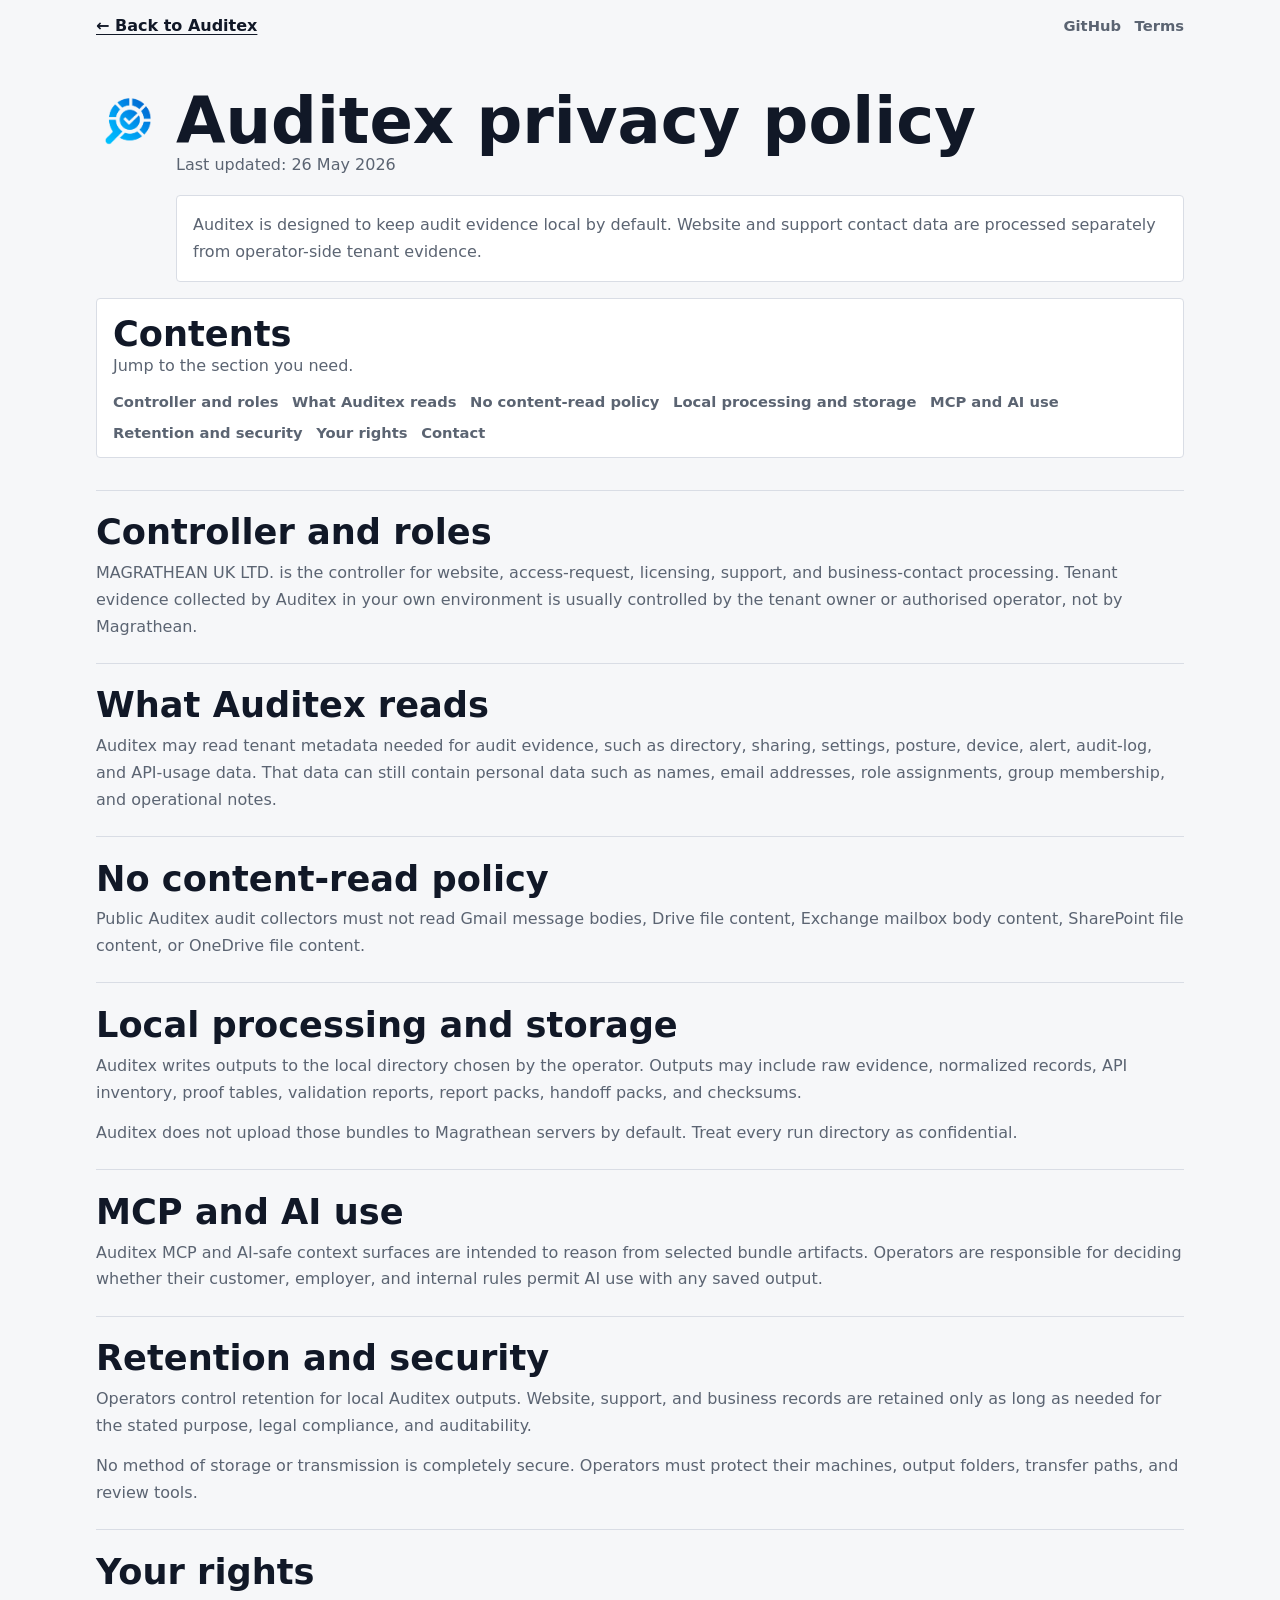
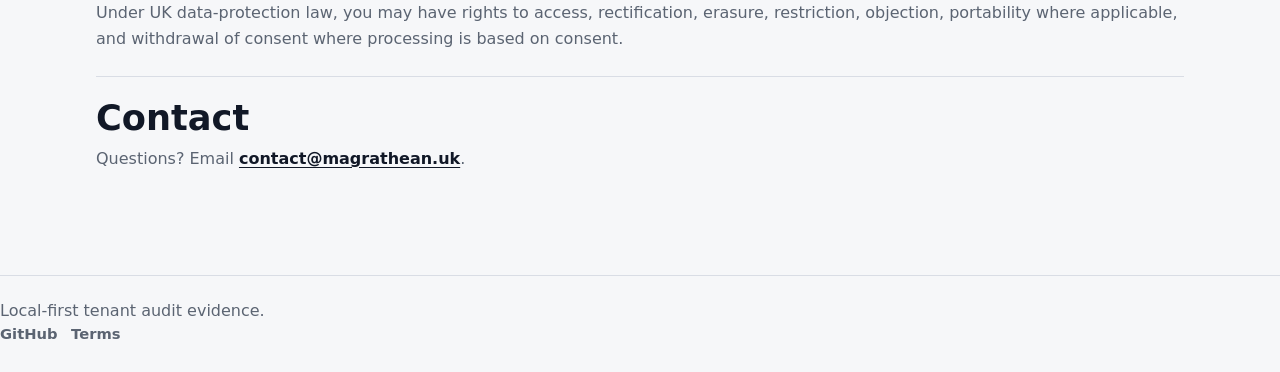
==== commit 921e810d: "Bust CSS cache for larger logo" ====
--- a/privacy/index.html
+++ b/privacy/index.html
@@ -8,7 +8,7 @@
   <link rel="icon" type="image/png" sizes="32x32" href="/assets/icon-32.png">
   <link rel="icon" type="image/png" sizes="192x192" href="/assets/icon-192.png">
   <link rel="apple-touch-icon" sizes="180x180" href="/assets/apple-touch-icon.png">
-  <link rel="stylesheet" href="/assets/auditex-plain.css">
+  <link rel="stylesheet" href="/assets/auditex-plain-v2.css">
   <title>Auditex privacy policy</title>
 </head>
 <body>
--- a/assets/auditex-plain-v2.css
+++ b/assets/auditex-plain-v2.css
@@ -0,0 +1,516 @@
+:root {
+  color-scheme: light;
+  --page: #f6f7f9;
+  --surface: #ffffff;
+  --ink: #111827;
+  --muted: #5b6472;
+  --line: #d9dde5;
+  --accent: #315cec;
+  --accent-dark: #203fb0;
+  --max: 68rem;
+  font-family: Inter, ui-sans-serif, system-ui, -apple-system, BlinkMacSystemFont, "Segoe UI", sans-serif;
+}
+
+* {
+  box-sizing: border-box;
+}
+
+html {
+  scroll-behavior: smooth;
+}
+
+body {
+  margin: 0;
+  min-width: 320px;
+  background: var(--page);
+  color: var(--ink);
+  -webkit-font-smoothing: antialiased;
+  text-rendering: optimizeLegibility;
+}
+
+a {
+  color: inherit;
+}
+
+img {
+  max-width: 100%;
+}
+
+h1,
+h2,
+h3,
+p,
+ol,
+ul,
+dl,
+dd {
+  margin: 0;
+}
+
+.page,
+.legal-top,
+.legal-main {
+  width: min(100% - 1.5rem, var(--max));
+  margin: 0 auto;
+}
+
+.skip-link {
+  position: absolute;
+  left: 1rem;
+  top: -4rem;
+  z-index: 20;
+  background: var(--ink);
+  color: #fff;
+  padding: 0.65rem 0.85rem;
+  text-decoration: none;
+}
+
+.skip-link:focus-visible {
+  top: 1rem;
+}
+
+:focus-visible {
+  outline: 3px solid rgba(49, 92, 236, 0.28);
+  outline-offset: 3px;
+}
+
+.site-header,
+.site-nav,
+.actions,
+.footer-links,
+.legal-top,
+.legal-links,
+.toc-links {
+  display: flex;
+  align-items: center;
+}
+
+.site-header {
+  justify-content: space-between;
+  gap: 1rem;
+  padding: 1rem 0;
+  border-bottom: 1px solid var(--line);
+}
+
+.brand {
+  display: inline-flex;
+  align-items: center;
+  gap: 0.55rem;
+  font-weight: 800;
+  text-decoration: none;
+}
+
+.brand-logo {
+  width: 3.25rem;
+  height: 3.25rem;
+  object-fit: contain;
+}
+
+.site-footer .brand-logo {
+  width: 2rem;
+  height: 2rem;
+  object-fit: contain;
+}
+
+.site-nav,
+.footer-links,
+.legal-links,
+.toc-links {
+  flex-wrap: wrap;
+  gap: 0.85rem;
+}
+
+.site-nav a,
+.footer-links a,
+.legal-links a,
+.toc-links a {
+  color: var(--muted);
+  font-size: 0.92rem;
+  font-weight: 700;
+  text-decoration: none;
+}
+
+.site-nav a:hover,
+.footer-links a:hover,
+.legal-links a:hover,
+.toc-links a:hover {
+  color: var(--ink);
+}
+
+.product-intro {
+  display: grid;
+  grid-template-columns: minmax(0, 1fr) minmax(18rem, 0.8fr);
+  gap: 2rem;
+  padding: 3rem 0 2rem;
+}
+
+.label {
+  color: var(--accent-dark);
+  font-size: 0.78rem;
+  font-weight: 850;
+  letter-spacing: 0.08em;
+  text-transform: uppercase;
+}
+
+h1 {
+  margin-top: 0.35rem;
+  font-size: clamp(3.2rem, 8vw, 5rem);
+  line-height: 0.95;
+  letter-spacing: 0;
+}
+
+.lede {
+  max-width: 42rem;
+  margin-top: 0.85rem;
+  font-size: clamp(1.25rem, 2vw, 1.55rem);
+  line-height: 1.35;
+}
+
+.summary {
+  max-width: 42rem;
+  margin-top: 0.8rem;
+  color: var(--muted);
+  font-size: 1.04rem;
+  line-height: 1.6;
+}
+
+.actions {
+  flex-wrap: wrap;
+  gap: 0.75rem;
+  margin-top: 1.25rem;
+}
+
+.button {
+  display: inline-flex;
+  align-items: center;
+  justify-content: center;
+  min-height: 2.65rem;
+  border: 1px solid var(--line);
+  border-radius: 3px;
+  background: #fff;
+  color: var(--ink);
+  padding: 0 0.95rem;
+  font-weight: 800;
+  text-decoration: none;
+}
+
+.button.primary {
+  border-color: var(--accent);
+  background: var(--accent);
+  color: #fff;
+}
+
+.fact-table,
+.notice,
+.two-column > div,
+.run-section {
+  border: 1px solid var(--line);
+  border-radius: 4px;
+  background: var(--surface);
+}
+
+.fact-table {
+  align-self: start;
+}
+
+.fact-table div {
+  display: grid;
+  grid-template-columns: 8rem minmax(0, 1fr);
+  gap: 1rem;
+  padding: 0.8rem 1rem;
+  border-top: 1px solid var(--line);
+}
+
+.fact-table div:first-child {
+  border-top: 0;
+}
+
+dt {
+  color: var(--muted);
+  font-weight: 700;
+}
+
+dd {
+  font-weight: 800;
+  text-align: right;
+}
+
+.notice {
+  display: flex;
+  gap: 0.55rem;
+  padding: 0.95rem 1rem;
+  color: var(--muted);
+}
+
+.notice strong {
+  color: var(--ink);
+  white-space: nowrap;
+}
+
+.two-column {
+  display: grid;
+  grid-template-columns: repeat(2, minmax(0, 1fr));
+  gap: 1rem;
+}
+
+.two-column {
+  padding: 1.25rem 0 0;
+}
+
+.two-column > div,
+.run-section {
+  padding: 1.1rem;
+}
+
+h2 {
+  font-size: clamp(1.55rem, 3vw, 2.2rem);
+  line-height: 1.08;
+  letter-spacing: 0;
+}
+
+.plain-list {
+  margin-top: 0.85rem;
+  padding-left: 1.1rem;
+  color: var(--muted);
+  line-height: 1.55;
+}
+
+.plain-list li + li {
+  margin-top: 0.45rem;
+}
+
+.run-section {
+  margin-top: 1rem;
+}
+
+.run-list {
+  display: grid;
+  grid-template-columns: repeat(4, minmax(0, 1fr));
+  gap: 0.75rem;
+  margin-top: 1rem;
+  padding: 0;
+  list-style: none;
+}
+
+.run-list li {
+  border-left: 3px solid var(--accent);
+  background: #f8f9fb;
+  padding: 0.8rem;
+}
+
+.run-list strong,
+.run-list span {
+  display: block;
+}
+
+.run-list span {
+  margin-top: 0.35rem;
+  color: var(--muted);
+  line-height: 1.45;
+}
+
+.site-footer {
+  margin-top: 2rem;
+  padding: 1.4rem 0 1.6rem;
+  border-top: 1px solid var(--line);
+  color: var(--muted);
+}
+
+.footer-grid {
+  display: grid;
+  grid-template-columns: 1.4fr repeat(3, minmax(0, 0.75fr));
+  gap: 1.4rem;
+}
+
+.site-footer h3 {
+  color: var(--ink);
+  font-size: 0.96rem;
+  margin: 0;
+}
+
+.site-footer p,
+.site-footer a {
+  color: var(--muted);
+  line-height: 1.55;
+  text-decoration: none;
+}
+
+.site-footer ul {
+  display: grid;
+  gap: 0.35rem;
+  list-style: none;
+  margin: 0.65rem 0 0;
+  padding: 0;
+}
+
+.site-footer .brand {
+  color: var(--ink);
+}
+
+.site-footer .brand + p {
+  margin-top: 0.75rem;
+}
+
+.copyright {
+  display: inline-flex;
+  align-items: center;
+  gap: 0.55rem;
+  margin: 1.4rem 0 0;
+  padding-top: 1rem;
+  border-top: 1px solid var(--line);
+  font-size: 0.88rem;
+}
+
+.copyright img {
+  width: 2rem;
+  height: 2rem;
+}
+
+.legal-top {
+  justify-content: space-between;
+  gap: 1rem;
+  padding: 1rem 0;
+}
+
+.back-link,
+.legal-section a {
+  color: var(--ink);
+  font-weight: 750;
+  text-decoration: underline;
+  text-underline-offset: 0.2em;
+}
+
+.legal-main {
+  padding: 2.5rem 0 3rem;
+}
+
+.legal-head {
+  display: grid;
+  grid-template-columns: 4rem minmax(0, 1fr);
+  gap: 1rem;
+  align-items: start;
+}
+
+.hero-logo-lg {
+  width: 4rem;
+  height: 4rem;
+}
+
+.legal-title h1 {
+  margin: 0;
+  font-size: clamp(2.4rem, 7vw, 4rem);
+}
+
+.legal-meta,
+.legal-copy,
+.toc-card p,
+.legal-section p {
+  color: var(--muted);
+  line-height: 1.68;
+}
+
+.legal-card,
+.toc-card {
+  margin-top: 1rem;
+  border: 1px solid var(--line);
+  border-radius: 4px;
+  background: #fff;
+  padding: 1rem;
+}
+
+.toc-links {
+  align-items: flex-start;
+  margin-top: 0.8rem;
+}
+
+.legal-sections {
+  margin-top: 2rem;
+}
+
+.legal-section {
+  padding: 1.4rem 0;
+  border-top: 1px solid var(--line);
+}
+
+.legal-section h2 {
+  margin-bottom: 0.55rem;
+}
+
+.legal-section p + p {
+  margin-top: 0.85rem;
+}
+
+@media (max-width: 760px) {
+  .product-intro,
+  .two-column,
+  .run-list {
+    grid-template-columns: repeat(2, minmax(0, 1fr));
+  }
+}
+
+@media (max-width: 560px) {
+  .page,
+  .legal-top,
+  .legal-main {
+    width: min(100% - 1rem, var(--max));
+  }
+
+  .site-header,
+  .legal-top {
+    align-items: flex-start;
+    flex-direction: column;
+  }
+
+  .footer-grid {
+    grid-template-columns: 1fr;
+  }
+
+  .product-intro {
+    gap: 1rem;
+    padding-top: 1.8rem;
+  }
+
+  .actions,
+  .button,
+  .notice {
+    width: 100%;
+  }
+
+  .button {
+    min-height: 2.75rem;
+  }
+
+  .notice {
+    display: block;
+  }
+
+  .notice span {
+    display: block;
+    margin-top: 0.35rem;
+  }
+
+  .fact-table div {
+    grid-template-columns: 1fr;
+    gap: 0.25rem;
+  }
+
+  dd {
+    text-align: left;
+  }
+
+  .run-list,
+  .legal-head {
+    grid-template-columns: 1fr;
+  }
+}
+
+@media (prefers-reduced-motion: reduce) {
+  *,
+  *::before,
+  *::after {
+    scroll-behavior: auto !important;
+    transition-duration: 0.01ms !important;
+    animation-duration: 0.01ms !important;
+    animation-iteration-count: 1 !important;
+  }
+}
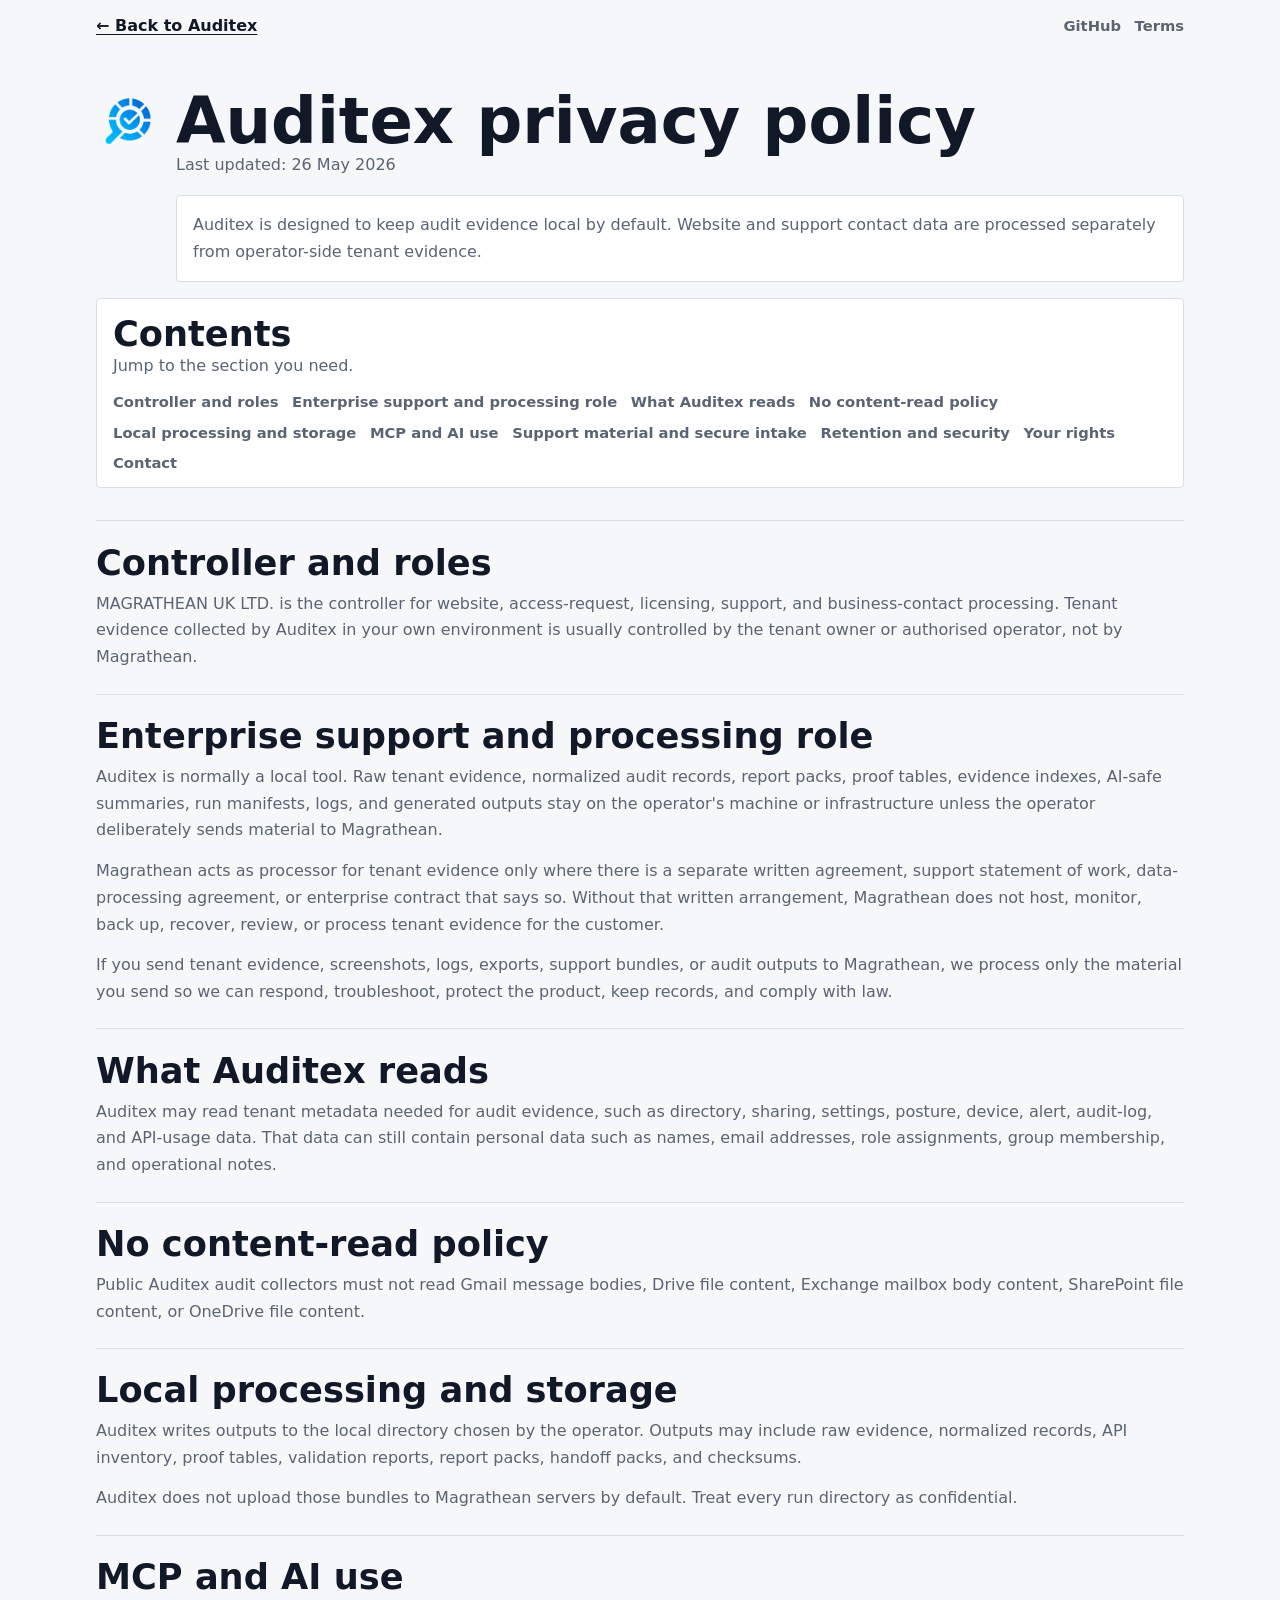
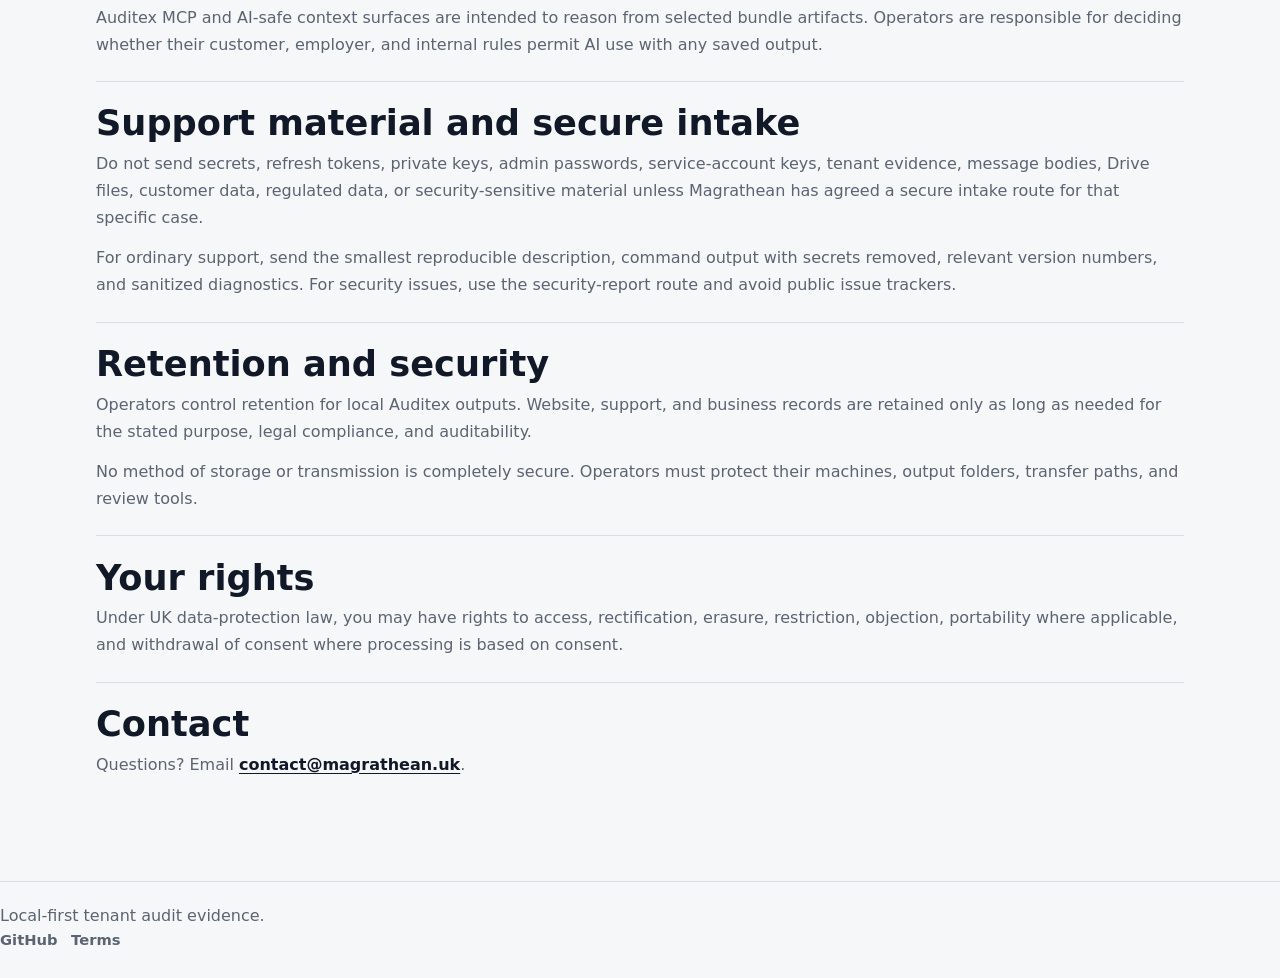
==== commit 0e6827fb: "Add legal handling clarifications" ====
--- a/privacy/index.html
+++ b/privacy/index.html
@@ -39,10 +39,12 @@
         <p>Jump to the section you need.</p>
         <nav class="toc-links" aria-label="Privacy contents">
           <a href="#controller-and-roles">Controller and roles</a>
+          <a href="#enterprise-support-and-processing-role">Enterprise support and processing role</a>
           <a href="#what-auditex-reads">What Auditex reads</a>
           <a href="#no-content-read-policy">No content-read policy</a>
           <a href="#local-processing-and-storage">Local processing and storage</a>
           <a href="#mcp-and-ai-use">MCP and AI use</a>
+          <a href="#support-material-and-secure-intake">Support material and secure intake</a>
           <a href="#retention-and-security">Retention and security</a>
           <a href="#your-rights">Your rights</a>
           <a href="#contact">Contact</a>
@@ -53,6 +55,13 @@
         <section class="legal-section" id="controller-and-roles">
           <h2>Controller and roles</h2>
           <p>MAGRATHEAN UK LTD. is the controller for website, access-request, licensing, support, and business-contact processing. Tenant evidence collected by Auditex in your own environment is usually controlled by the tenant owner or authorised operator, not by Magrathean.</p>
+        </section>
+
+        <section class="legal-section" id="enterprise-support-and-processing-role">
+          <h2>Enterprise support and processing role</h2>
+          <p>Auditex is normally a local tool. Raw tenant evidence, normalized audit records, report packs, proof tables, evidence indexes, AI-safe summaries, run manifests, logs, and generated outputs stay on the operator's machine or infrastructure unless the operator deliberately sends material to Magrathean.</p>
+          <p>Magrathean acts as processor for tenant evidence only where there is a separate written agreement, support statement of work, data-processing agreement, or enterprise contract that says so. Without that written arrangement, Magrathean does not host, monitor, back up, recover, review, or process tenant evidence for the customer.</p>
+          <p>If you send tenant evidence, screenshots, logs, exports, support bundles, or audit outputs to Magrathean, we process only the material you send so we can respond, troubleshoot, protect the product, keep records, and comply with law.</p>
         </section>
 
         <section class="legal-section" id="what-auditex-reads">
@@ -74,6 +83,12 @@
         <section class="legal-section" id="mcp-and-ai-use">
           <h2>MCP and AI use</h2>
           <p>Auditex MCP and AI-safe context surfaces are intended to reason from selected bundle artifacts. Operators are responsible for deciding whether their customer, employer, and internal rules permit AI use with any saved output.</p>
+        </section>
+
+        <section class="legal-section" id="support-material-and-secure-intake">
+          <h2>Support material and secure intake</h2>
+          <p>Do not send secrets, refresh tokens, private keys, admin passwords, service-account keys, tenant evidence, message bodies, Drive files, customer data, regulated data, or security-sensitive material unless Magrathean has agreed a secure intake route for that specific case.</p>
+          <p>For ordinary support, send the smallest reproducible description, command output with secrets removed, relevant version numbers, and sanitized diagnostics. For security issues, use the security-report route and avoid public issue trackers.</p>
         </section>
 
         <section class="legal-section" id="retention-and-security">
